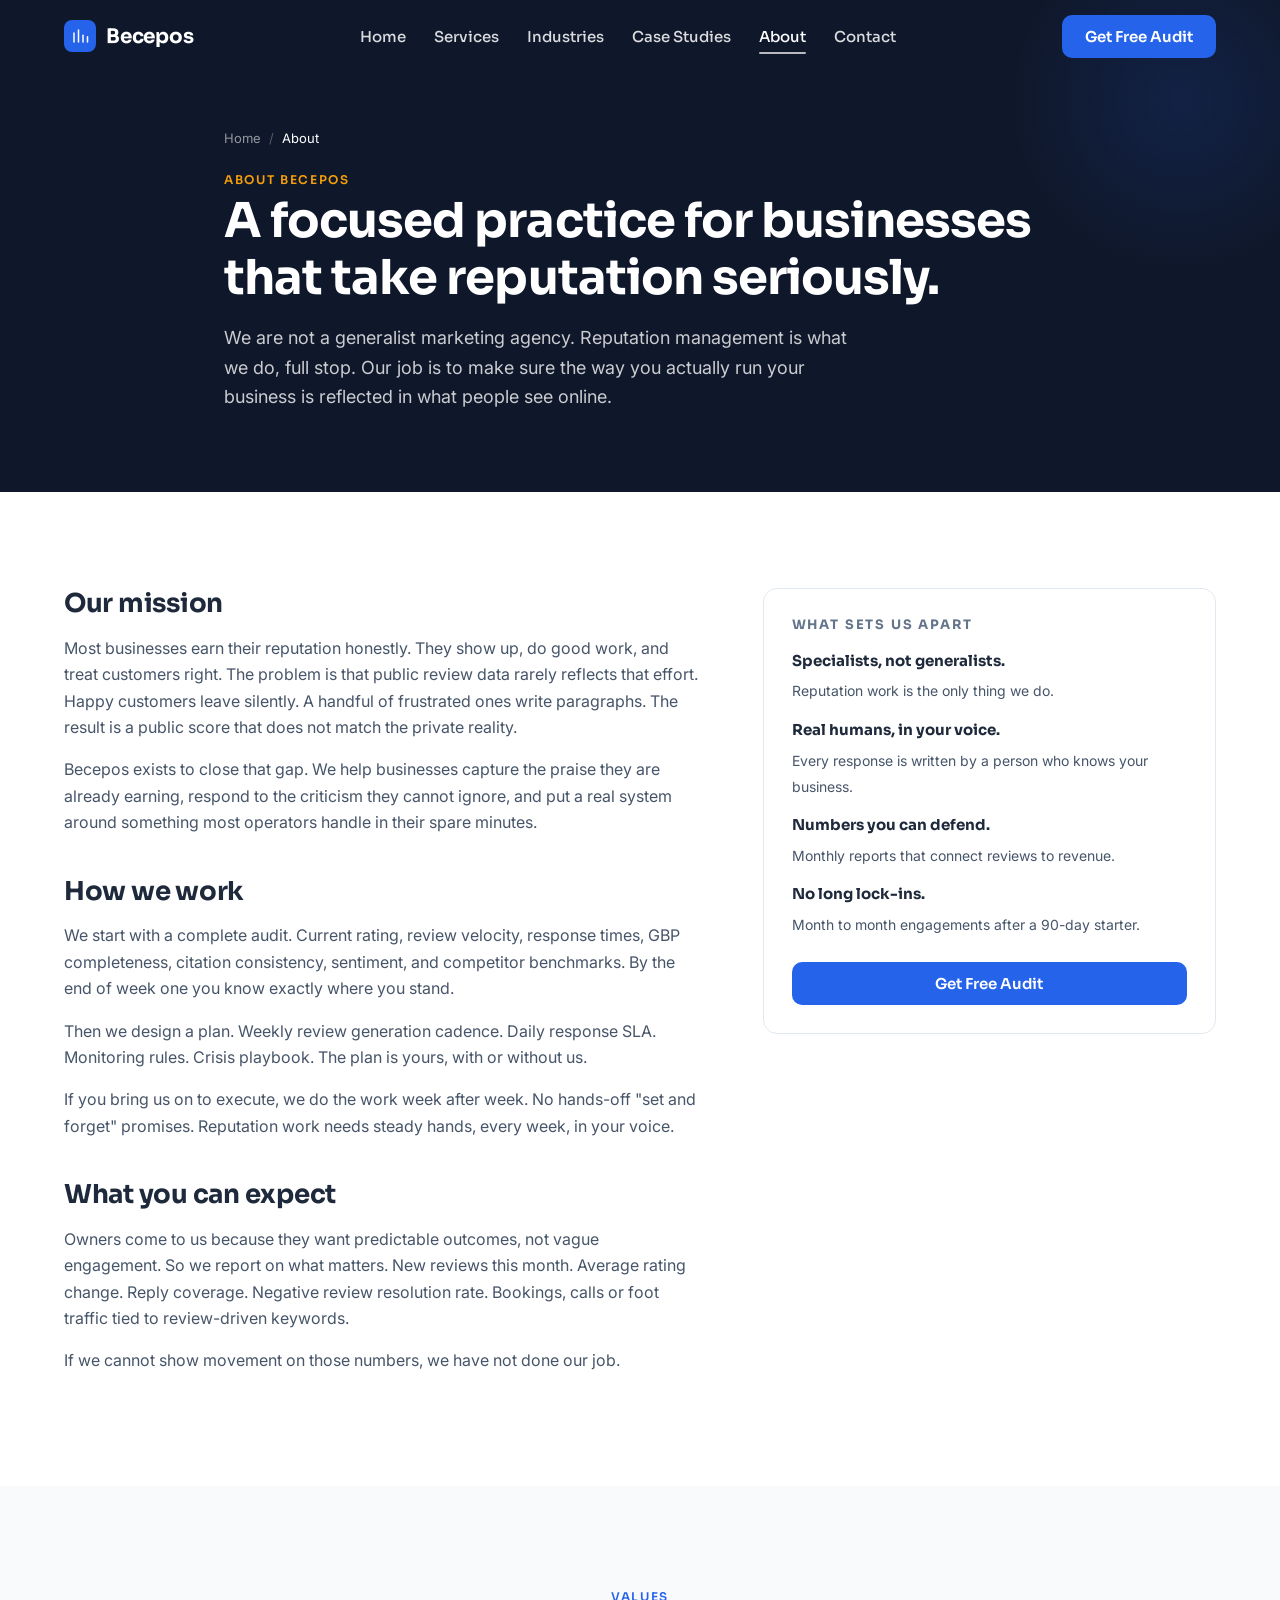
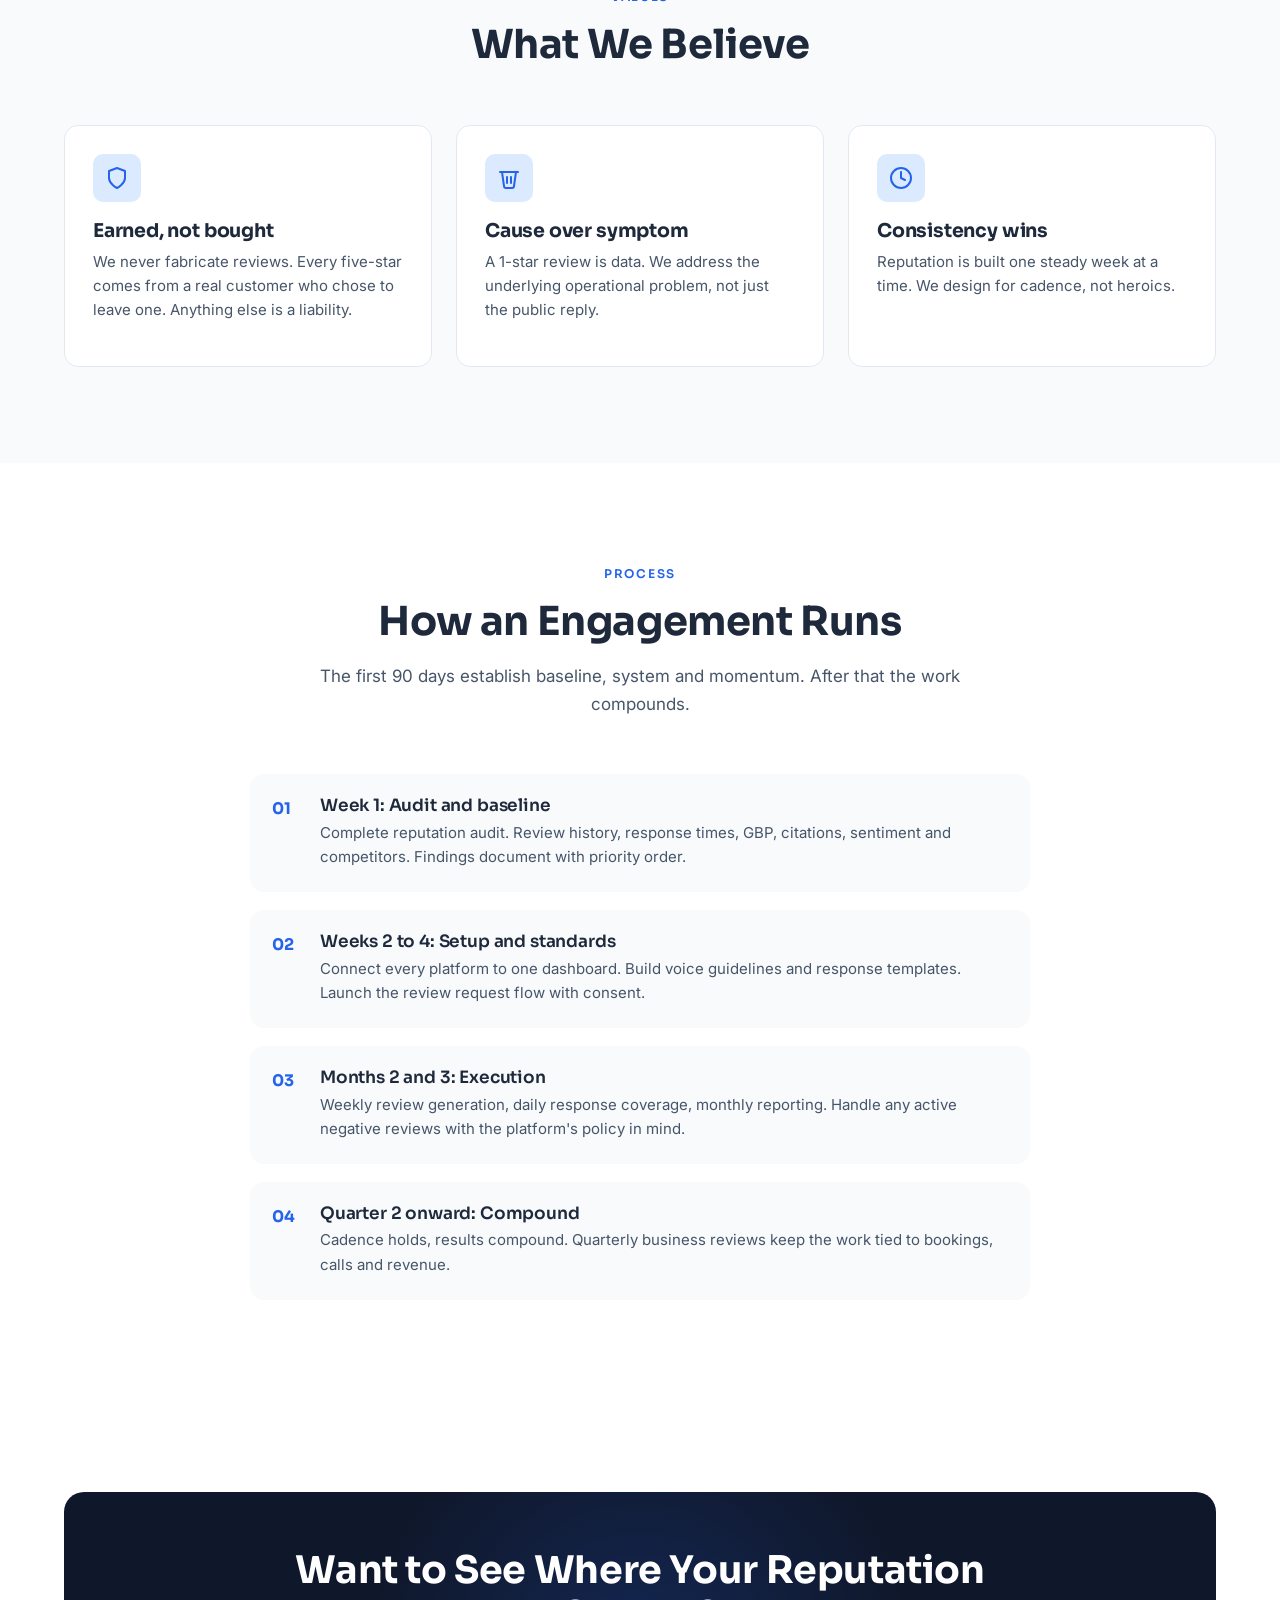
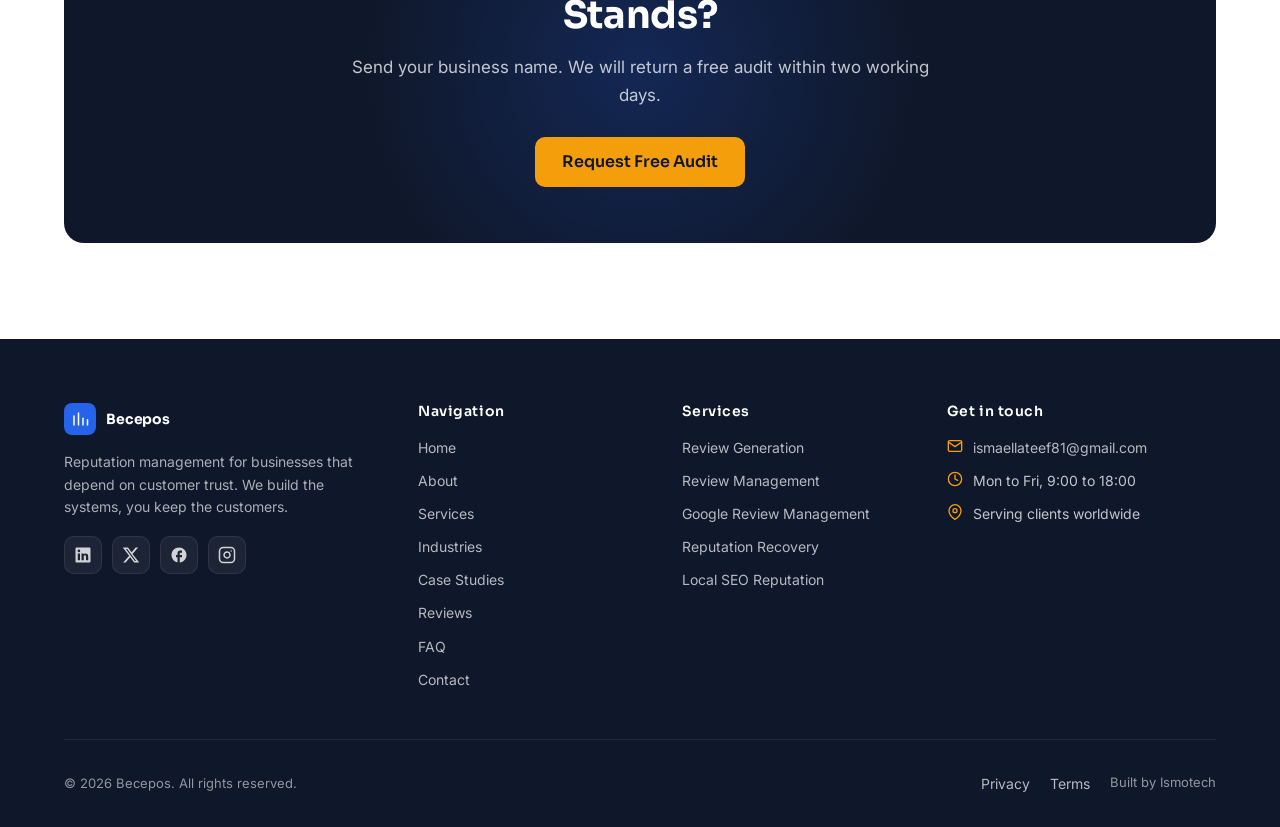
==== about.html @ 124cd107 "Initial Becepos site: 15-page reputation management marketing site Vanilla HTML, CSS and JS. Include" ====
<!DOCTYPE html>
<html lang="en">
<head>
  <meta charset="UTF-8" />
  <meta name="viewport" content="width=device-width, initial-scale=1" />
  <title>About | Becepos Reputation Management</title>
  <meta name="description" content="Becepos is a focused reputation management practice. We build review generation, monitoring and recovery systems that produce results owners can measure." />
  <meta name="theme-color" content="#0F172A" />
  <link rel="canonical" href="https://becepos.com/about.html" />
  <link rel="icon" type="image/svg+xml" href="/assets/favicon.svg" />
  <meta property="og:type" content="website" />
  <meta property="og:title" content="About | Becepos" />
  <meta property="og:description" content="A focused reputation management practice for businesses that depend on customer trust." />
  <meta property="og:url" content="https://becepos.com/about.html" />
  <link rel="preconnect" href="https://fonts.googleapis.com" />
  <link rel="preconnect" href="https://fonts.gstatic.com" crossorigin />
  <link href="https://fonts.googleapis.com/css2?family=Sora:wght@500;600;700&family=Inter:wght@400;500;600&display=swap" rel="stylesheet" />
  <link rel="stylesheet" href="/css/styles.css" />
</head>
<body>
  <a class="skip-link" href="#main">Skip to content</a>

  <header class="site-header">
    <div class="container">
      <nav class="nav" aria-label="Primary">
        <a class="nav-brand" href="/" aria-label="Becepos home">
          <span class="mark" aria-hidden="true">
            <svg viewBox="0 0 24 24" fill="none" stroke="currentColor" stroke-width="2" stroke-linecap="round" stroke-linejoin="round"><path d="M4 20V8"/><path d="M10 20V4"/><path d="M16 20v-9"/><path d="M22 20V13"/></svg>
          </span>
          Becepos
        </a>
        <ul class="nav-menu">
          <li><a href="/">Home</a></li>
          <li><a href="/services.html">Services</a></li>
          <li><a href="/industries.html">Industries</a></li>
          <li><a href="/case-studies.html">Case Studies</a></li>
          <li><a href="/about.html">About</a></li>
          <li><a href="/contact.html">Contact</a></li>
        </ul>
        <a href="/contact.html#audit" class="btn btn-primary nav-cta">Get Free Audit</a>
        <button class="nav-toggle" type="button" aria-label="Open menu" aria-controls="mobile-drawer" aria-expanded="false">
          <svg viewBox="0 0 24 24" fill="none" stroke="currentColor" stroke-width="2" stroke-linecap="round" stroke-linejoin="round" aria-hidden="true"><line x1="3" y1="6" x2="21" y2="6"/><line x1="3" y1="12" x2="21" y2="12"/><line x1="3" y1="18" x2="21" y2="18"/></svg>
        </button>
      </nav>
    </div>
  </header>

  <div id="mobile-drawer" class="mobile-drawer" aria-hidden="true" role="dialog" aria-modal="true" aria-label="Site menu">
    <div class="mobile-drawer__head">
      <a class="nav-brand" href="/"><span class="mark" aria-hidden="true"><svg viewBox="0 0 24 24" fill="none" stroke="currentColor" stroke-width="2" stroke-linecap="round" stroke-linejoin="round"><path d="M4 20V8"/><path d="M10 20V4"/><path d="M16 20v-9"/><path d="M22 20V13"/></svg></span>Becepos</a>
      <button class="mobile-drawer__close" type="button" aria-label="Close menu"><svg viewBox="0 0 24 24" fill="none" stroke="currentColor" stroke-width="2" stroke-linecap="round" stroke-linejoin="round" aria-hidden="true"><line x1="18" y1="6" x2="6" y2="18"/><line x1="6" y1="6" x2="18" y2="18"/></svg></button>
    </div>
    <ul>
      <li><a href="/">Home</a></li>
      <li><a href="/services.html">Services</a></li>
      <li><a href="/industries.html">Industries</a></li>
      <li><a href="/case-studies.html">Case Studies</a></li>
      <li><a href="/about.html">About</a></li>
      <li><a href="/reviews.html">Reviews</a></li>
      <li><a href="/faq.html">FAQ</a></li>
      <li><a href="/contact.html">Contact</a></li>
    </ul>
    <a href="/contact.html#audit" class="btn btn-primary">Get Free Audit</a>
  </div>

  <main id="main">

    <section class="page-hero">
      <div class="container">
        <div class="breadcrumbs">
          <a href="/">Home</a><span class="sep">/</span><span class="here">About</span>
        </div>
        <span class="eyebrow">About Becepos</span>
        <h1>A focused practice for businesses that take reputation seriously.</h1>
        <p>We are not a generalist marketing agency. Reputation management is what we do, full stop. Our job is to make sure the way you actually run your business is reflected in what people see online.</p>
      </div>
    </section>

    <section class="section">
      <div class="container">
        <div class="split">
          <div class="prose reveal">
            <h2>Our mission</h2>
            <p>Most businesses earn their reputation honestly. They show up, do good work, and treat customers right. The problem is that public review data rarely reflects that effort. Happy customers leave silently. A handful of frustrated ones write paragraphs. The result is a public score that does not match the private reality.</p>
            <p>Becepos exists to close that gap. We help businesses capture the praise they are already earning, respond to the criticism they cannot ignore, and put a real system around something most operators handle in their spare minutes.</p>

            <h2>How we work</h2>
            <p>We start with a complete audit. Current rating, review velocity, response times, GBP completeness, citation consistency, sentiment, and competitor benchmarks. By the end of week one you know exactly where you stand.</p>
            <p>Then we design a plan. Weekly review generation cadence. Daily response SLA. Monitoring rules. Crisis playbook. The plan is yours, with or without us.</p>
            <p>If you bring us on to execute, we do the work week after week. No hands-off "set and forget" promises. Reputation work needs steady hands, every week, in your voice.</p>

            <h2>What you can expect</h2>
            <p>Owners come to us because they want predictable outcomes, not vague engagement. So we report on what matters. New reviews this month. Average rating change. Reply coverage. Negative review resolution rate. Bookings, calls or foot traffic tied to review-driven keywords.</p>
            <p>If we cannot show movement on those numbers, we have not done our job.</p>
          </div>

          <aside class="aside-card reveal">
            <h4>What sets us apart</h4>
            <ul class="prose" style="padding:0;list-style:none;display:flex;flex-direction:column;gap:14px;margin:0;">
              <li style="padding-left:0;">
                <strong style="font-family:var(--font-heading);font-size:15px;display:block;margin-bottom:4px;color:var(--c-text);">Specialists, not generalists.</strong>
                <span style="color:var(--c-text-muted);font-size:14px;">Reputation work is the only thing we do.</span>
              </li>
              <li style="padding-left:0;">
                <strong style="font-family:var(--font-heading);font-size:15px;display:block;margin-bottom:4px;color:var(--c-text);">Real humans, in your voice.</strong>
                <span style="color:var(--c-text-muted);font-size:14px;">Every response is written by a person who knows your business.</span>
              </li>
              <li style="padding-left:0;">
                <strong style="font-family:var(--font-heading);font-size:15px;display:block;margin-bottom:4px;color:var(--c-text);">Numbers you can defend.</strong>
                <span style="color:var(--c-text-muted);font-size:14px;">Monthly reports that connect reviews to revenue.</span>
              </li>
              <li style="padding-left:0;">
                <strong style="font-family:var(--font-heading);font-size:15px;display:block;margin-bottom:4px;color:var(--c-text);">No long lock-ins.</strong>
                <span style="color:var(--c-text-muted);font-size:14px;">Month to month engagements after a 90-day starter.</span>
              </li>
            </ul>
            <a href="/contact.html#audit" class="btn btn-primary" style="width:100%;margin-top:24px;">Get Free Audit</a>
          </aside>
        </div>
      </div>
    </section>

    <section class="section section--bg">
      <div class="container">
        <div class="section-head reveal">
          <span class="eyebrow">Values</span>
          <h2>What We Believe</h2>
        </div>
        <div class="grid grid-3 reveal">
          <article class="card">
            <span class="card__icon" aria-hidden="true">
              <svg viewBox="0 0 24 24" fill="none" stroke="currentColor" stroke-width="2" stroke-linecap="round" stroke-linejoin="round"><path d="M12 22s8-4 8-10V5l-8-3-8 3v7c0 6 8 10 8 10z"/></svg>
            </span>
            <h3>Earned, not bought</h3>
            <p>We never fabricate reviews. Every five-star comes from a real customer who chose to leave one. Anything else is a liability.</p>
          </article>
          <article class="card">
            <span class="card__icon" aria-hidden="true">
              <svg viewBox="0 0 24 24" fill="none" stroke="currentColor" stroke-width="2" stroke-linecap="round" stroke-linejoin="round"><polyline points="3 6 5 6 21 6"/><path d="M19 6l-2 14a2 2 0 0 1-2 2H9a2 2 0 0 1-2-2L5 6"/><path d="M10 11v6"/><path d="M14 11v6"/></svg>
            </span>
            <h3>Cause over symptom</h3>
            <p>A 1-star review is data. We address the underlying operational problem, not just the public reply.</p>
          </article>
          <article class="card">
            <span class="card__icon" aria-hidden="true">
              <svg viewBox="0 0 24 24" fill="none" stroke="currentColor" stroke-width="2" stroke-linecap="round" stroke-linejoin="round"><circle cx="12" cy="12" r="10"/><polyline points="12 6 12 12 16 14"/></svg>
            </span>
            <h3>Consistency wins</h3>
            <p>Reputation is built one steady week at a time. We design for cadence, not heroics.</p>
          </article>
        </div>
      </div>
    </section>

    <section class="section">
      <div class="container">
        <div class="section-head reveal">
          <span class="eyebrow">Process</span>
          <h2>How an Engagement Runs</h2>
          <p>The first 90 days establish baseline, system and momentum. After that the work compounds.</p>
        </div>
        <ol class="process-list reveal" style="max-width:780px;margin:0 auto;">
          <li>
            <h4>Week 1: Audit and baseline</h4>
            <p>Complete reputation audit. Review history, response times, GBP, citations, sentiment and competitors. Findings document with priority order.</p>
          </li>
          <li>
            <h4>Weeks 2 to 4: Setup and standards</h4>
            <p>Connect every platform to one dashboard. Build voice guidelines and response templates. Launch the review request flow with consent.</p>
          </li>
          <li>
            <h4>Months 2 and 3: Execution</h4>
            <p>Weekly review generation, daily response coverage, monthly reporting. Handle any active negative reviews with the platform's policy in mind.</p>
          </li>
          <li>
            <h4>Quarter 2 onward: Compound</h4>
            <p>Cadence holds, results compound. Quarterly business reviews keep the work tied to bookings, calls and revenue.</p>
          </li>
        </ol>
      </div>
    </section>

    <section class="section">
      <div class="container">
        <div class="cta-band reveal">
          <h2>Want to See Where Your Reputation Stands?</h2>
          <p>Send your business name. We will return a free audit within two working days.</p>
          <a class="btn btn-gold btn-lg" href="/contact.html#audit">Request Free Audit</a>
        </div>
      </div>
    </section>

  </main>

  <footer class="site-footer">
    <div class="container">
      <div class="footer-grid">
        <div class="footer-brand">
          <a class="nav-brand" href="/"><span class="mark" aria-hidden="true"><svg viewBox="0 0 24 24" fill="none" stroke="currentColor" stroke-width="2" stroke-linecap="round" stroke-linejoin="round"><path d="M4 20V8"/><path d="M10 20V4"/><path d="M16 20v-9"/><path d="M22 20V13"/></svg></span>Becepos</a>
          <p>Reputation management for businesses that depend on customer trust. We build the systems, you keep the customers.</p>
          <div class="footer-social">
            <a href="#" aria-label="LinkedIn"><svg viewBox="0 0 24 24" fill="currentColor" aria-hidden="true"><path d="M20.5 2h-17A1.5 1.5 0 0 0 2 3.5v17A1.5 1.5 0 0 0 3.5 22h17a1.5 1.5 0 0 0 1.5-1.5v-17A1.5 1.5 0 0 0 20.5 2zM8 19H5v-9h3zM6.5 8.25A1.75 1.75 0 1 1 8.3 6.5a1.78 1.78 0 0 1-1.8 1.75zM19 19h-3v-4.74c0-1.42-.6-1.93-1.38-1.93A1.74 1.74 0 0 0 13 14.19a.65.65 0 0 0 0 .2V19h-3v-9h2.9v1.3a3.11 3.11 0 0 1 2.7-1.4c1.55 0 3.36.86 3.36 3.66z"/></svg></a>
            <a href="#" aria-label="X"><svg viewBox="0 0 24 24" fill="currentColor" aria-hidden="true"><path d="M18.244 2H21.5l-7.5 8.57L23 22h-6.797l-5.32-6.96L4.8 22H1.546l8.024-9.165L1 2h6.96l4.81 6.36zm-1.18 18h1.8L7.04 4H5.12z"/></svg></a>
            <a href="#" aria-label="Facebook"><svg viewBox="0 0 24 24" fill="currentColor" aria-hidden="true"><path d="M22 12c0-5.52-4.48-10-10-10S2 6.48 2 12c0 4.84 3.44 8.87 8 9.8V15H8v-3h2V9.5C10 7.57 11.57 6 13.5 6H16v3h-2c-.55 0-1 .45-1 1v2h3v3h-3v6.95c5.05-.5 9-4.76 9-9.95z"/></svg></a>
            <a href="#" aria-label="Instagram"><svg viewBox="0 0 24 24" fill="none" stroke="currentColor" stroke-width="2" stroke-linecap="round" stroke-linejoin="round" aria-hidden="true"><rect x="2" y="2" width="20" height="20" rx="5"/><path d="M16 11.37A4 4 0 1 1 12.63 8 4 4 0 0 1 16 11.37z"/><line x1="17.5" y1="6.5" x2="17.51" y2="6.5"/></svg></a>
          </div>
        </div>
        <div>
          <h4>Navigation</h4>
          <ul>
            <li><a href="/">Home</a></li>
            <li><a href="/about.html">About</a></li>
            <li><a href="/services.html">Services</a></li>
            <li><a href="/industries.html">Industries</a></li>
            <li><a href="/case-studies.html">Case Studies</a></li>
            <li><a href="/reviews.html">Reviews</a></li>
            <li><a href="/faq.html">FAQ</a></li>
            <li><a href="/contact.html">Contact</a></li>
          </ul>
        </div>
        <div>
          <h4>Services</h4>
          <ul>
            <li><a href="/services/review-generation.html">Review Generation</a></li>
            <li><a href="/services/review-management.html">Review Management</a></li>
            <li><a href="/services/google-review-management.html">Google Review Management</a></li>
            <li><a href="/services/reputation-recovery.html">Reputation Recovery</a></li>
            <li><a href="/services/local-seo-reputation.html">Local SEO Reputation</a></li>
          </ul>
        </div>
        <div>
          <h4>Get in touch</h4>
          <div class="footer-contact">
            <div class="row"><svg viewBox="0 0 24 24" fill="none" stroke="currentColor" stroke-width="2" stroke-linecap="round" stroke-linejoin="round" aria-hidden="true"><path d="M4 4h16c1.1 0 2 .9 2 2v12c0 1.1-.9 2-2 2H4c-1.1 0-2-.9-2-2V6c0-1.1.9-2 2-2z"/><polyline points="22 6 12 13 2 6"/></svg><a href="mailto:ismaellateef81@gmail.com">ismaellateef81@gmail.com</a></div>
            <div class="row"><svg viewBox="0 0 24 24" fill="none" stroke="currentColor" stroke-width="2" stroke-linecap="round" stroke-linejoin="round" aria-hidden="true"><circle cx="12" cy="12" r="10"/><polyline points="12 6 12 12 16 14"/></svg><span>Mon to Fri, 9:00 to 18:00</span></div>
            <div class="row"><svg viewBox="0 0 24 24" fill="none" stroke="currentColor" stroke-width="2" stroke-linecap="round" stroke-linejoin="round" aria-hidden="true"><path d="M21 10c0 7-9 13-9 13s-9-6-9-13a9 9 0 0 1 18 0z"/><circle cx="12" cy="10" r="3"/></svg><span>Serving clients worldwide</span></div>
          </div>
        </div>
      </div>
      <div class="footer-bottom">
        <div>© <span data-year>2026</span> Becepos. All rights reserved.</div>
        <div class="footer-bottom__links">
          <a href="/privacy.html">Privacy</a>
          <a href="/terms.html">Terms</a>
          <span>Built by Ismotech</span>
        </div>
      </div>
    </div>
  </footer>

  <script src="/js/main.js"></script>
</body>
</html>
---- css/styles.css ----
/* Becepos - reputation management
   Single stylesheet. Mobile-first.
*/

/* Design tokens
   ============================================================== */
:root {
  --c-navy: #0F172A;
  --c-navy-2: #111C36;
  --c-navy-3: #0B1226;
  --c-blue: #2563EB;
  --c-blue-hover: #1D4ED8;
  --c-blue-soft: #DBEAFE;
  --c-gold: #F59E0B;
  --c-gold-soft: #FEF3C7;
  --c-white: #FFFFFF;
  --c-bg: #F8FAFC;
  --c-text: #1E293B;
  --c-text-muted: #475569;
  --c-text-soft: #64748B;
  --c-border: #E2E8F0;
  --c-border-strong: #CBD5E1;
  --c-success: #10B981;
  --c-error: #EF4444;

  --font-heading: 'Sora', 'Manrope', system-ui, -apple-system, Segoe UI, Roboto, sans-serif;
  --font-body: 'Inter', system-ui, -apple-system, Segoe UI, Roboto, sans-serif;

  --radius-sm: 6px;
  --radius-md: 10px;
  --radius-lg: 14px;
  --radius-xl: 20px;
  --radius-pill: 999px;

  --shadow-xs: 0 1px 2px rgba(15, 23, 42, .05);
  --shadow-sm: 0 1px 3px rgba(15, 23, 42, .06), 0 1px 2px rgba(15, 23, 42, .04);
  --shadow-md: 0 6px 18px rgba(15, 23, 42, .08);
  --shadow-lg: 0 18px 40px rgba(15, 23, 42, .12);

  --container: 1200px;
  --section-y: 96px;
  --section-y-mobile: 64px;

  --header-h: 72px;

  --ease: cubic-bezier(.2, .6, .2, 1);
}

/* Reset
   ============================================================== */
*, *::before, *::after { box-sizing: border-box; }
html { -webkit-text-size-adjust: 100%; scroll-behavior: smooth; }
@media (prefers-reduced-motion: reduce) { html { scroll-behavior: auto; } }

body {
  margin: 0;
  font-family: var(--font-body);
  font-size: 16px;
  line-height: 1.65;
  color: var(--c-text);
  background: var(--c-white);
  -webkit-font-smoothing: antialiased;
  -moz-osx-font-smoothing: grayscale;
  text-rendering: optimizeLegibility;
}

img, svg { display: block; max-width: 100%; height: auto; }
a { color: var(--c-blue); text-decoration: none; transition: color .2s var(--ease); }
a:hover { color: var(--c-blue-hover); }
button { font: inherit; cursor: pointer; }
input, textarea, select { font: inherit; color: inherit; }

h1, h2, h3, h4, h5, h6 {
  font-family: var(--font-heading);
  color: var(--c-text);
  margin: 0 0 .6em;
  line-height: 1.2;
  letter-spacing: -.01em;
  font-weight: 700;
}

p { margin: 0 0 1em; }

::selection { background: var(--c-blue); color: #fff; }

/* Skip link
   ============================================================== */
.skip-link {
  position: absolute;
  left: 0;
  top: -100px;
  background: var(--c-blue);
  color: #fff;
  padding: 10px 16px;
  border-radius: 0 0 var(--radius-md) 0;
  z-index: 1000;
  font-weight: 600;
}
.skip-link:focus { top: 0; color: #fff; }

/* Layout primitives
   ============================================================== */
.container {
  width: 100%;
  max-width: var(--container);
  margin: 0 auto;
  padding: 0 24px;
}
.container-narrow {
  max-width: 880px;
  margin: 0 auto;
  padding: 0 24px;
}

.section {
  padding: var(--section-y-mobile) 0;
}
.section--lg { padding: calc(var(--section-y-mobile) + 16px) 0; }
.section--bg { background: var(--c-bg); }
.section--dark { background: var(--c-navy); color: rgba(255,255,255,.85); }
.section--dark h1, .section--dark h2, .section--dark h3 { color: #fff; }
@media (min-width: 768px) {
  .section { padding: var(--section-y) 0; }
  .section--lg { padding: calc(var(--section-y) + 24px) 0; }
}

.section-head {
  max-width: 720px;
  margin: 0 auto 56px;
  text-align: center;
}
.section-head--left {
  text-align: left;
  margin-left: 0;
}
.section-head .eyebrow {
  display: inline-block;
  font-family: var(--font-heading);
  font-size: 12px;
  font-weight: 600;
  letter-spacing: .14em;
  text-transform: uppercase;
  color: var(--c-blue);
  margin-bottom: 14px;
}
.section--dark .section-head .eyebrow { color: var(--c-gold); }
.section-head h2 {
  font-size: clamp(28px, 4vw, 40px);
  margin-bottom: 16px;
}
.section-head p {
  color: var(--c-text-muted);
  font-size: 17px;
  margin: 0;
}
.section--dark .section-head p { color: rgba(255,255,255,.7); }

.grid { display: grid; gap: 24px; }
.grid-2 { grid-template-columns: 1fr; }
.grid-3 { grid-template-columns: 1fr; }
.grid-4 { grid-template-columns: 1fr; }
@media (min-width: 640px) {
  .grid-2 { grid-template-columns: repeat(2, 1fr); }
  .grid-3 { grid-template-columns: repeat(2, 1fr); }
  .grid-4 { grid-template-columns: repeat(2, 1fr); }
}
@media (min-width: 960px) {
  .grid-3 { grid-template-columns: repeat(3, 1fr); }
  .grid-4 { grid-template-columns: repeat(4, 1fr); }
}

/* Typography helpers
   ============================================================== */
.eyebrow {
  display: inline-block;
  font-family: var(--font-heading);
  font-size: 12px;
  font-weight: 600;
  letter-spacing: .14em;
  text-transform: uppercase;
  color: var(--c-blue);
}
.lede {
  font-size: 18px;
  color: var(--c-text-muted);
  line-height: 1.7;
}

/* Buttons
   ============================================================== */
.btn {
  display: inline-flex;
  align-items: center;
  justify-content: center;
  gap: 8px;
  padding: 13px 22px;
  border-radius: var(--radius-md);
  font-family: var(--font-heading);
  font-weight: 600;
  font-size: 15px;
  line-height: 1;
  text-decoration: none;
  border: 1px solid transparent;
  transition: transform .15s var(--ease), background .15s var(--ease), color .15s var(--ease), border-color .15s var(--ease), box-shadow .2s var(--ease);
  white-space: nowrap;
  cursor: pointer;
}
.btn:focus-visible {
  outline: 2px solid var(--c-blue);
  outline-offset: 2px;
}
.btn-primary {
  background: var(--c-blue);
  color: #fff;
}
.btn-primary:hover {
  background: var(--c-blue-hover);
  color: #fff;
  box-shadow: var(--shadow-md);
}
.btn-secondary {
  background: transparent;
  color: var(--c-text);
  border-color: var(--c-border-strong);
}
.btn-secondary:hover {
  background: var(--c-white);
  border-color: var(--c-text);
  color: var(--c-text);
  box-shadow: var(--shadow-sm);
}
.section--dark .btn-secondary,
.hero .btn-secondary,
.page-hero .btn-secondary,
.cta-band .btn-secondary {
  color: #fff;
  border-color: rgba(255,255,255,.25);
}
.section--dark .btn-secondary:hover,
.hero .btn-secondary:hover,
.page-hero .btn-secondary:hover,
.cta-band .btn-secondary:hover {
  background: rgba(255,255,255,.06);
  border-color: rgba(255,255,255,.5);
  color: #fff;
}
.btn-gold {
  background: var(--c-gold);
  color: var(--c-navy);
}
.btn-gold:hover {
  background: #D97706;
  color: var(--c-navy);
}
.btn-ghost {
  background: transparent;
  color: var(--c-blue);
  padding: 8px 0;
}
.btn-ghost:hover { color: var(--c-blue-hover); }
.btn-lg { padding: 16px 26px; font-size: 16px; }
.btn .icon { width: 18px; height: 18px; }

/* Link with arrow
   ============================================================== */
.arrow-link {
  display: inline-flex;
  align-items: center;
  gap: 6px;
  font-family: var(--font-heading);
  font-weight: 600;
  font-size: 14px;
  color: var(--c-blue);
}
.arrow-link svg {
  width: 14px;
  height: 14px;
  transition: transform .2s var(--ease);
}
.arrow-link:hover svg { transform: translateX(3px); }

/* Header / nav
   ============================================================== */
.site-header {
  position: fixed;
  top: 0;
  left: 0;
  right: 0;
  z-index: 100;
  background: transparent;
  transition: background .25s var(--ease), border-color .25s var(--ease), box-shadow .25s var(--ease);
  border-bottom: 1px solid transparent;
}
.site-header.is-scrolled,
.site-header.is-solid {
  background: rgba(255,255,255,.92);
  backdrop-filter: saturate(1.2) blur(8px);
  -webkit-backdrop-filter: saturate(1.2) blur(8px);
  border-bottom-color: var(--c-border);
  box-shadow: var(--shadow-xs);
}
.nav {
  display: flex;
  align-items: center;
  justify-content: space-between;
  height: var(--header-h);
  gap: 24px;
}
.nav-brand {
  display: inline-flex;
  align-items: center;
  gap: 10px;
  font-family: var(--font-heading);
  font-weight: 700;
  font-size: 20px;
  color: var(--c-white);
  letter-spacing: -.01em;
}
.site-header.is-scrolled .nav-brand,
.site-header.is-solid .nav-brand { color: var(--c-navy); }
.nav-brand .mark {
  width: 32px;
  height: 32px;
  display: inline-flex;
  align-items: center;
  justify-content: center;
  border-radius: 8px;
  background: var(--c-blue);
  color: #fff;
}
.nav-brand .mark svg { width: 18px; height: 18px; }

.nav-menu {
  display: none;
  align-items: center;
  gap: 28px;
  list-style: none;
  padding: 0;
  margin: 0;
}
.nav-menu a {
  font-family: var(--font-heading);
  font-weight: 500;
  font-size: 15px;
  color: rgba(255,255,255,.85);
  padding: 8px 0;
  position: relative;
}
.nav-menu a:hover { color: #fff; }
.site-header.is-scrolled .nav-menu a,
.site-header.is-solid .nav-menu a { color: var(--c-text-muted); }
.site-header.is-scrolled .nav-menu a:hover,
.site-header.is-solid .nav-menu a:hover { color: var(--c-text); }
.nav-menu a.is-active { color: #fff; }
.site-header.is-scrolled .nav-menu a.is-active,
.site-header.is-solid .nav-menu a.is-active { color: var(--c-blue); }
.nav-menu a.is-active::after {
  content: "";
  position: absolute;
  bottom: 0;
  left: 0;
  right: 0;
  height: 2px;
  background: currentColor;
  border-radius: 2px;
  opacity: .7;
}
.nav-cta { display: none; }

.nav-toggle {
  display: inline-flex;
  align-items: center;
  justify-content: center;
  width: 44px;
  height: 44px;
  background: transparent;
  border: 1px solid rgba(255,255,255,.18);
  border-radius: var(--radius-md);
  color: #fff;
}
.site-header.is-scrolled .nav-toggle,
.site-header.is-solid .nav-toggle {
  color: var(--c-text);
  border-color: var(--c-border);
}
.nav-toggle svg { width: 22px; height: 22px; }

@media (min-width: 960px) {
  .nav-menu { display: flex; }
  .nav-cta { display: inline-flex; }
  .nav-toggle { display: none; }
}

/* Mobile drawer
   ============================================================== */
.mobile-drawer {
  position: fixed;
  inset: 0;
  background: var(--c-navy);
  z-index: 200;
  transform: translateX(100%);
  transition: transform .3s var(--ease);
  display: flex;
  flex-direction: column;
  padding: 24px;
}
.mobile-drawer.is-open { transform: translateX(0); }
.mobile-drawer__head {
  display: flex;
  justify-content: space-between;
  align-items: center;
  height: var(--header-h);
}
.mobile-drawer__close {
  width: 44px;
  height: 44px;
  background: transparent;
  border: 1px solid rgba(255,255,255,.18);
  border-radius: var(--radius-md);
  color: #fff;
  display: inline-flex;
  align-items: center;
  justify-content: center;
}
.mobile-drawer__close svg { width: 22px; height: 22px; }
.mobile-drawer ul {
  list-style: none;
  padding: 0;
  margin: 24px 0 0;
  display: flex;
  flex-direction: column;
  gap: 4px;
}
.mobile-drawer a {
  display: block;
  padding: 14px 8px;
  font-family: var(--font-heading);
  font-size: 18px;
  font-weight: 500;
  color: #fff;
  border-bottom: 1px solid rgba(255,255,255,.08);
}
.mobile-drawer .btn {
  margin-top: 24px;
  width: 100%;
}

body.no-scroll { overflow: hidden; }

/* Hero
   ============================================================== */
.hero {
  position: relative;
  background: var(--c-navy);
  color: #fff;
  overflow: hidden;
  padding-top: calc(var(--header-h) + 32px);
  padding-bottom: var(--section-y-mobile);
}
.hero::before {
  content: "";
  position: absolute;
  top: -200px;
  right: -200px;
  width: 600px;
  height: 600px;
  background: radial-gradient(closest-side, rgba(37, 99, 235, .18), transparent 70%);
  pointer-events: none;
}
.hero::after {
  content: "";
  position: absolute;
  bottom: -300px;
  left: -200px;
  width: 600px;
  height: 600px;
  background: radial-gradient(closest-side, rgba(245, 158, 11, .07), transparent 70%);
  pointer-events: none;
}
.hero .container {
  position: relative;
  z-index: 1;
  display: grid;
  gap: 48px;
  grid-template-columns: 1fr;
  align-items: center;
}
.hero-eyebrow {
  display: inline-flex;
  align-items: center;
  gap: 10px;
  padding: 6px 12px;
  border-radius: var(--radius-pill);
  background: rgba(255,255,255,.06);
  border: 1px solid rgba(255,255,255,.12);
  font-family: var(--font-heading);
  font-size: 12px;
  font-weight: 500;
  letter-spacing: .08em;
  text-transform: uppercase;
  color: rgba(255,255,255,.85);
  margin-bottom: 24px;
}
.hero-eyebrow .dot {
  width: 6px;
  height: 6px;
  border-radius: 999px;
  background: var(--c-gold);
}
.hero h1 {
  color: #fff;
  font-size: clamp(34px, 6vw, 58px);
  line-height: 1.05;
  letter-spacing: -.02em;
  margin-bottom: 20px;
}
.hero h1 .accent { color: var(--c-gold); }
.hero p.lede {
  color: rgba(255,255,255,.78);
  font-size: clamp(16px, 1.6vw, 19px);
  max-width: 540px;
  margin-bottom: 32px;
}
.hero-actions {
  display: flex;
  flex-wrap: wrap;
  gap: 12px;
  margin-bottom: 36px;
}
.hero-proof {
  display: flex;
  flex-wrap: wrap;
  align-items: center;
  gap: 18px;
  color: rgba(255,255,255,.7);
  font-size: 14px;
}
.hero-proof .stars {
  display: inline-flex;
  gap: 2px;
  color: var(--c-gold);
}
.hero-proof .stars svg { width: 16px; height: 16px; }
.hero-proof .divider {
  width: 1px;
  height: 16px;
  background: rgba(255,255,255,.18);
}
@media (min-width: 960px) {
  .hero {
    padding-top: calc(var(--header-h) + 64px);
    padding-bottom: 120px;
  }
  .hero .container {
    grid-template-columns: 1.05fr 1fr;
    gap: 64px;
  }
}

/* Hero dashboard mockup
   ============================================================== */
.dashboard {
  position: relative;
  background: #fff;
  border-radius: var(--radius-xl);
  box-shadow: var(--shadow-lg);
  padding: 22px;
  color: var(--c-text);
  overflow: hidden;
  isolation: isolate;
}
.dashboard::before {
  content: "";
  position: absolute;
  top: 0;
  left: 0;
  right: 0;
  height: 3px;
  background: var(--c-gold);
  z-index: 2;
}
.dashboard__head {
  display: flex;
  justify-content: space-between;
  align-items: center;
  margin-bottom: 18px;
}
.dashboard__title {
  font-family: var(--font-heading);
  font-weight: 600;
  font-size: 14px;
  color: var(--c-text-muted);
}
.dashboard__chip {
  display: inline-flex;
  align-items: center;
  gap: 6px;
  padding: 4px 10px;
  background: var(--c-bg);
  border-radius: var(--radius-pill);
  font-size: 11px;
  font-family: var(--font-heading);
  font-weight: 600;
  color: var(--c-text-muted);
}
.dashboard__chip .dot {
  width: 6px;
  height: 6px;
  border-radius: 999px;
  background: var(--c-success);
}

.metric-row {
  display: grid;
  grid-template-columns: repeat(3, 1fr);
  gap: 10px;
  margin-bottom: 18px;
}
.metric {
  background: var(--c-bg);
  border-radius: var(--radius-md);
  padding: 12px;
}
.metric__label {
  font-size: 11px;
  font-family: var(--font-heading);
  font-weight: 500;
  color: var(--c-text-soft);
  text-transform: uppercase;
  letter-spacing: .08em;
  margin-bottom: 4px;
}
.metric__value {
  font-family: var(--font-heading);
  font-weight: 700;
  font-size: 18px;
  color: var(--c-navy);
  letter-spacing: -.01em;
}
.metric__delta {
  font-size: 11px;
  font-weight: 600;
  color: var(--c-success);
  margin-top: 2px;
}

.chart {
  background: var(--c-bg);
  border-radius: var(--radius-md);
  padding: 14px;
  margin-bottom: 18px;
}
.chart__head {
  display: flex;
  justify-content: space-between;
  align-items: flex-end;
  margin-bottom: 10px;
}
.chart__title {
  font-family: var(--font-heading);
  font-size: 13px;
  font-weight: 600;
  color: var(--c-text);
}
.chart__sub {
  font-size: 11px;
  color: var(--c-text-soft);
}
.chart__svg { width: 100%; height: 100px; }
.chart-line { fill: none; stroke: var(--c-blue); stroke-width: 2.5; stroke-linecap: round; stroke-linejoin: round; }
.chart-fill { fill: var(--c-blue); opacity: .08; }
.chart-grid { stroke: var(--c-border); stroke-width: 1; stroke-dasharray: 3 3; }

.review-list {
  display: flex;
  flex-direction: column;
  gap: 10px;
}
.review-item {
  display: flex;
  gap: 12px;
  align-items: flex-start;
  padding: 12px;
  background: var(--c-bg);
  border-radius: var(--radius-md);
}
.avatar {
  width: 32px;
  height: 32px;
  border-radius: 999px;
  display: inline-flex;
  align-items: center;
  justify-content: center;
  color: #fff;
  font-family: var(--font-heading);
  font-weight: 600;
  font-size: 12px;
  flex-shrink: 0;
}
.avatar-a { background: #2563EB; }
.avatar-b { background: #0F766E; }
.avatar-c { background: #B45309; }
.review-item__body { min-width: 0; }
.review-item__name {
  font-family: var(--font-heading);
  font-weight: 600;
  font-size: 12px;
  color: var(--c-text);
  margin-bottom: 2px;
}
.review-item__name .badge {
  display: inline-block;
  margin-left: 6px;
  font-size: 10px;
  padding: 1px 6px;
  background: var(--c-blue-soft);
  color: var(--c-blue);
  border-radius: 999px;
  font-weight: 600;
  letter-spacing: .04em;
  text-transform: uppercase;
}
.review-item__stars {
  display: inline-flex;
  gap: 1px;
  color: var(--c-gold);
}
.review-item__stars svg { width: 11px; height: 11px; }
.review-item__text {
  font-size: 12px;
  color: var(--c-text-muted);
  line-height: 1.45;
  margin: 4px 0 0;
}

/* Trust statistics strip
   ============================================================== */
.stats {
  display: grid;
  grid-template-columns: repeat(2, 1fr);
  gap: 16px;
}
@media (min-width: 768px) { .stats { grid-template-columns: repeat(4, 1fr); } }
.stat {
  padding: 28px 24px;
  background: var(--c-white);
  border: 1px solid var(--c-border);
  border-radius: var(--radius-lg);
}
.stat__value {
  font-family: var(--font-heading);
  font-size: clamp(28px, 3vw, 36px);
  font-weight: 700;
  color: var(--c-navy);
  letter-spacing: -.02em;
  line-height: 1.1;
  margin-bottom: 8px;
}
.stat__value .unit {
  font-size: .7em;
  color: var(--c-blue);
  margin-left: 2px;
}
.stat__label {
  font-size: 14px;
  color: var(--c-text-muted);
  font-weight: 500;
}

/* Platforms strip
   ============================================================== */
.platforms {
  display: flex;
  flex-direction: column;
  align-items: center;
  gap: 24px;
}
.platforms__label {
  font-family: var(--font-heading);
  font-size: 12px;
  letter-spacing: .14em;
  text-transform: uppercase;
  color: var(--c-text-soft);
  font-weight: 600;
}
.platform-row {
  display: flex;
  flex-wrap: wrap;
  align-items: center;
  justify-content: center;
  gap: 40px;
  color: var(--c-text-soft);
}
.platform-row .platform {
  display: inline-flex;
  align-items: center;
  gap: 8px;
  font-family: var(--font-heading);
  font-weight: 600;
  font-size: 18px;
  color: var(--c-text-muted);
  opacity: .8;
  transition: opacity .2s var(--ease);
}
.platform-row .platform:hover { opacity: 1; }
.platform-row .platform svg {
  width: 22px;
  height: 22px;
  color: var(--c-text-soft);
}

/* Cards
   ============================================================== */
.card {
  background: #fff;
  border: 1px solid var(--c-border);
  border-radius: var(--radius-lg);
  padding: 28px;
  transition: transform .2s var(--ease), box-shadow .2s var(--ease), border-color .2s var(--ease);
  display: flex;
  flex-direction: column;
}
.card:hover {
  transform: translateY(-2px);
  box-shadow: var(--shadow-md);
  border-color: var(--c-border-strong);
}
.card__icon {
  width: 48px;
  height: 48px;
  border-radius: var(--radius-md);
  background: var(--c-blue-soft);
  color: var(--c-blue);
  display: inline-flex;
  align-items: center;
  justify-content: center;
  margin-bottom: 18px;
}
.card__icon svg { width: 24px; height: 24px; }
.card__icon--gold { background: var(--c-gold-soft); color: #B45309; }
.card h3 {
  font-size: 19px;
  margin-bottom: 8px;
}
.card p {
  color: var(--c-text-muted);
  font-size: 15px;
  margin-bottom: 16px;
  line-height: 1.6;
}
.card .arrow-link { margin-top: auto; }

.card-problem .card__icon {
  background: #FEE2E2;
  color: #B91C1C;
}

/* Service cards (slightly denser)
   ============================================================== */
.service-card {
  position: relative;
}
.service-card h3 { font-size: 18px; }

/* Case study cards
   ============================================================== */
.case-card {
  padding: 0;
  overflow: hidden;
}
.case-card__visual {
  background: var(--c-navy);
  padding: 24px;
  color: #fff;
}
.case-card__sparkline { width: 100%; height: 70px; }
.case-card__sparkline path { fill: none; stroke: var(--c-gold); stroke-width: 2.5; stroke-linecap: round; }
.case-card__sparkline .grid { stroke: rgba(255,255,255,.08); stroke-width: 1; }
.case-card__metrics {
  display: flex;
  align-items: baseline;
  gap: 14px;
  margin-top: 14px;
}
.case-card__before, .case-card__after {
  font-family: var(--font-heading);
  font-weight: 700;
  letter-spacing: -.01em;
}
.case-card__before {
  color: rgba(255,255,255,.5);
  font-size: 18px;
  text-decoration: line-through;
}
.case-card__after {
  color: var(--c-gold);
  font-size: 28px;
}
.case-card__arrow svg { width: 20px; height: 20px; color: var(--c-gold); }
.case-card__body { padding: 24px; }
.case-card .tag {
  display: inline-block;
  font-family: var(--font-heading);
  font-size: 11px;
  font-weight: 600;
  letter-spacing: .08em;
  text-transform: uppercase;
  color: var(--c-blue);
  margin-bottom: 8px;
}
.case-card h3 { font-size: 18px; margin-bottom: 8px; }
.case-card p { margin: 0; font-size: 14px; color: var(--c-text-muted); }

/* Steps (How it works)
   ============================================================== */
.steps {
  display: grid;
  grid-template-columns: 1fr;
  gap: 24px;
  counter-reset: step;
}
@media (min-width: 768px) { .steps { grid-template-columns: repeat(3, 1fr); } }
.step {
  position: relative;
  padding: 32px 28px;
  background: #fff;
  border: 1px solid var(--c-border);
  border-radius: var(--radius-lg);
}
.step::before {
  counter-increment: step;
  content: "0" counter(step);
  position: absolute;
  top: 24px;
  right: 28px;
  font-family: var(--font-heading);
  font-size: 40px;
  font-weight: 700;
  color: var(--c-blue);
  opacity: .14;
  line-height: 1;
}
.step__icon {
  width: 40px;
  height: 40px;
  border-radius: var(--radius-md);
  background: var(--c-navy);
  color: #fff;
  display: inline-flex;
  align-items: center;
  justify-content: center;
  margin-bottom: 18px;
}
.step__icon svg { width: 20px; height: 20px; }
.step h3 { font-size: 19px; margin-bottom: 8px; }
.step p { margin: 0; color: var(--c-text-muted); font-size: 15px; }

/* Testimonials
   ============================================================== */
.testimonial {
  background: #fff;
  border: 1px solid var(--c-border);
  border-radius: var(--radius-lg);
  padding: 32px 28px;
  display: flex;
  flex-direction: column;
  gap: 20px;
}
.testimonial__stars {
  display: inline-flex;
  gap: 2px;
  color: var(--c-gold);
}
.testimonial__stars svg { width: 16px; height: 16px; }
.testimonial__quote {
  font-family: var(--font-body);
  font-size: 17px;
  line-height: 1.65;
  color: var(--c-text);
  margin: 0;
  flex: 1;
}
.testimonial__attr {
  display: flex;
  align-items: center;
  gap: 12px;
  padding-top: 18px;
  border-top: 1px solid var(--c-border);
}
.testimonial__attr .avatar {
  width: 40px;
  height: 40px;
  font-size: 14px;
}
.testimonial__name {
  font-family: var(--font-heading);
  font-weight: 600;
  font-size: 14px;
  color: var(--c-text);
}
.testimonial__role {
  font-size: 13px;
  color: var(--c-text-soft);
}

/* CTA band
   ============================================================== */
.cta-band {
  background: var(--c-navy);
  color: #fff;
  border-radius: var(--radius-xl);
  padding: 56px 40px;
  text-align: center;
  position: relative;
  overflow: hidden;
}
.cta-band::before {
  content: "";
  position: absolute;
  top: 50%;
  left: 50%;
  width: 800px;
  height: 800px;
  transform: translate(-50%, -50%);
  background: radial-gradient(closest-side, rgba(37, 99, 235, .22), transparent 70%);
  pointer-events: none;
}
.cta-band > * { position: relative; z-index: 1; }
.cta-band h2 {
  color: #fff;
  font-size: clamp(26px, 3.5vw, 38px);
  max-width: 720px;
  margin: 0 auto 14px;
}
.cta-band p {
  color: rgba(255,255,255,.75);
  font-size: 17px;
  max-width: 600px;
  margin: 0 auto 28px;
}

/* Footer
   ============================================================== */
.site-footer {
  background: var(--c-navy);
  color: rgba(255,255,255,.7);
  padding: 64px 0 32px;
  font-size: 14px;
}
.site-footer h4 {
  font-family: var(--font-heading);
  color: #fff;
  font-size: 14px;
  font-weight: 600;
  letter-spacing: .04em;
  margin-bottom: 16px;
}
.site-footer a {
  color: rgba(255,255,255,.7);
  font-size: 14px;
  transition: color .15s var(--ease);
}
.site-footer a:hover { color: #fff; }
.site-footer ul {
  list-style: none;
  padding: 0;
  margin: 0;
  display: flex;
  flex-direction: column;
  gap: 10px;
}
.footer-grid {
  display: grid;
  grid-template-columns: 1fr;
  gap: 40px;
  padding-bottom: 48px;
  border-bottom: 1px solid rgba(255,255,255,.08);
}
@media (min-width: 640px) { .footer-grid { grid-template-columns: repeat(2, 1fr); } }
@media (min-width: 960px) { .footer-grid { grid-template-columns: 1.4fr 1fr 1fr 1.2fr; } }
.footer-brand p {
  margin: 16px 0;
  color: rgba(255,255,255,.65);
  max-width: 320px;
  line-height: 1.6;
}
.footer-brand .nav-brand { color: #fff; }
.footer-social {
  display: flex;
  gap: 10px;
  margin-top: 18px;
}
.footer-social a {
  width: 38px;
  height: 38px;
  border-radius: var(--radius-md);
  background: rgba(255,255,255,.06);
  border: 1px solid rgba(255,255,255,.08);
  display: inline-flex;
  align-items: center;
  justify-content: center;
  color: rgba(255,255,255,.8);
}
.footer-social a:hover { background: rgba(255,255,255,.1); color: #fff; }
.footer-social svg { width: 18px; height: 18px; }
.footer-contact {
  display: flex;
  flex-direction: column;
  gap: 10px;
}
.footer-contact .row {
  display: flex;
  align-items: flex-start;
  gap: 10px;
  color: rgba(255,255,255,.75);
}
.footer-contact svg {
  width: 16px;
  height: 16px;
  flex-shrink: 0;
  margin-top: 2px;
  color: var(--c-gold);
}
.footer-bottom {
  display: flex;
  flex-direction: column;
  gap: 12px;
  align-items: flex-start;
  padding-top: 32px;
  color: rgba(255,255,255,.55);
  font-size: 13px;
}
.footer-bottom__links {
  display: flex;
  gap: 20px;
}
@media (min-width: 768px) {
  .footer-bottom {
    flex-direction: row;
    justify-content: space-between;
    align-items: center;
  }
}

/* Inner page hero
   ============================================================== */
.page-hero {
  background: var(--c-navy);
  color: #fff;
  padding: calc(var(--header-h) + 56px) 0 80px;
  position: relative;
  overflow: hidden;
}
.page-hero::before {
  content: "";
  position: absolute;
  top: -150px;
  right: -150px;
  width: 500px;
  height: 500px;
  background: radial-gradient(closest-side, rgba(37, 99, 235, .14), transparent 70%);
  pointer-events: none;
}
.page-hero .container { position: relative; z-index: 1; max-width: 880px; }
.page-hero .eyebrow { color: var(--c-gold); }
.page-hero h1 {
  color: #fff;
  font-size: clamp(32px, 4.5vw, 48px);
  margin-bottom: 16px;
  letter-spacing: -.02em;
}
.page-hero p {
  color: rgba(255,255,255,.78);
  font-size: 18px;
  max-width: 640px;
  margin: 0;
}
.breadcrumbs {
  display: flex;
  gap: 8px;
  align-items: center;
  font-size: 13px;
  color: rgba(255,255,255,.55);
  margin-bottom: 16px;
}
.breadcrumbs a { color: rgba(255,255,255,.55); }
.breadcrumbs a:hover { color: rgba(255,255,255,.85); }
.breadcrumbs .sep { color: rgba(255,255,255,.3); }
.breadcrumbs .here { color: #fff; }

/* Service detail layout
   ============================================================== */
.split {
  display: grid;
  grid-template-columns: 1fr;
  gap: 48px;
  align-items: start;
}
@media (min-width: 960px) {
  .split { grid-template-columns: 1.4fr 1fr; gap: 64px; }
  .split--aside-left { grid-template-columns: 1fr 1.4fr; }
}
.prose h2 { font-size: 26px; margin-top: 40px; }
.prose h2:first-child { margin-top: 0; }
.prose h3 { font-size: 19px; margin-top: 32px; }
.prose p { color: var(--c-text-muted); }
.prose ul {
  padding: 0;
  list-style: none;
  display: flex;
  flex-direction: column;
  gap: 12px;
}
.prose ul li {
  position: relative;
  padding-left: 30px;
  color: var(--c-text-muted);
}
.prose ul li::before {
  content: "";
  position: absolute;
  left: 0;
  top: 6px;
  width: 18px;
  height: 18px;
  border-radius: 999px;
  background: var(--c-blue-soft);
  background-image: url("data:image/svg+xml;utf8,<svg xmlns='http://www.w3.org/2000/svg' viewBox='0 0 24 24' fill='none' stroke='%232563EB' stroke-width='3' stroke-linecap='round' stroke-linejoin='round'><polyline points='20 6 9 17 4 12'/></svg>");
  background-size: 12px 12px;
  background-position: center;
  background-repeat: no-repeat;
}

.aside-card {
  background: #fff;
  border: 1px solid var(--c-border);
  border-radius: var(--radius-lg);
  padding: 28px;
  position: sticky;
  top: 100px;
}
.aside-card h4 {
  font-family: var(--font-heading);
  font-size: 13px;
  letter-spacing: .14em;
  text-transform: uppercase;
  color: var(--c-text-soft);
  margin-bottom: 16px;
}
.outcome-grid {
  display: grid;
  grid-template-columns: 1fr 1fr;
  gap: 14px;
  margin-bottom: 24px;
}
.outcome {
  padding: 14px;
  background: var(--c-bg);
  border-radius: var(--radius-md);
}
.outcome__val {
  font-family: var(--font-heading);
  font-weight: 700;
  font-size: 22px;
  color: var(--c-navy);
}
.outcome__lbl {
  font-size: 12px;
  color: var(--c-text-soft);
  margin-top: 2px;
}

/* Process steps inline
   ============================================================== */
.process-list {
  list-style: none;
  padding: 0;
  margin: 0;
  counter-reset: pstep;
  display: flex;
  flex-direction: column;
  gap: 18px;
}
.process-list li {
  position: relative;
  padding: 22px 22px 22px 70px;
  background: var(--c-bg);
  border-radius: var(--radius-lg);
}
.process-list li::before {
  counter-increment: pstep;
  content: counter(pstep, decimal-leading-zero);
  position: absolute;
  left: 22px;
  top: 22px;
  font-family: var(--font-heading);
  font-weight: 700;
  font-size: 16px;
  color: var(--c-blue);
}
.process-list h4 {
  font-family: var(--font-heading);
  font-size: 17px;
  font-weight: 600;
  margin: 0 0 4px;
  color: var(--c-text);
}
.process-list p { margin: 0; color: var(--c-text-muted); font-size: 15px; }

/* Industries
   ============================================================== */
.industry {
  display: grid;
  grid-template-columns: 1fr;
  gap: 32px;
  padding: 56px 0;
  border-bottom: 1px solid var(--c-border);
  align-items: center;
}
.industry:last-child { border-bottom: 0; }
.industry__visual {
  background: var(--c-navy);
  color: #fff;
  border-radius: var(--radius-lg);
  padding: 32px;
  min-height: 240px;
  display: flex;
  flex-direction: column;
  justify-content: space-between;
}
.industry__visual .icon-lg {
  width: 64px;
  height: 64px;
  border-radius: var(--radius-md);
  background: rgba(245, 158, 11, .14);
  color: var(--c-gold);
  display: inline-flex;
  align-items: center;
  justify-content: center;
  margin-bottom: 24px;
}
.industry__visual .icon-lg svg { width: 28px; height: 28px; }
.industry__stats {
  display: grid;
  grid-template-columns: repeat(2, 1fr);
  gap: 14px;
  margin-top: auto;
  padding-top: 24px;
  border-top: 1px solid rgba(255,255,255,.08);
}
.industry__stats .v {
  font-family: var(--font-heading);
  font-weight: 700;
  font-size: 22px;
  color: #fff;
}
.industry__stats .l {
  font-size: 12px;
  color: rgba(255,255,255,.7);
}
.industry h3 { font-size: 24px; margin-bottom: 12px; }
.industry__body p { color: var(--c-text-muted); font-size: 16px; }
.industry__body ul {
  list-style: none;
  padding: 0;
  margin: 16px 0 0;
  display: grid;
  gap: 10px;
}
.industry__body ul li {
  padding-left: 26px;
  position: relative;
  color: var(--c-text-muted);
}
.industry__body ul li::before {
  content: "";
  position: absolute;
  left: 0;
  top: 8px;
  width: 14px;
  height: 14px;
  border-radius: 999px;
  background: var(--c-blue-soft);
  background-image: url("data:image/svg+xml;utf8,<svg xmlns='http://www.w3.org/2000/svg' viewBox='0 0 24 24' fill='none' stroke='%232563EB' stroke-width='3' stroke-linecap='round' stroke-linejoin='round'><polyline points='20 6 9 17 4 12'/></svg>");
  background-size: 9px 9px;
  background-position: center;
  background-repeat: no-repeat;
}
@media (min-width: 960px) {
  .industry { grid-template-columns: 1fr 1.4fr; gap: 48px; }
  .industry:nth-child(even) .industry__visual { order: 2; }
}

/* Case study detail
   ============================================================== */
.case {
  background: #fff;
  border: 1px solid var(--c-border);
  border-radius: var(--radius-xl);
  overflow: hidden;
  margin-bottom: 48px;
}
.case__head {
  background: var(--c-navy);
  color: #fff;
  padding: 40px;
  display: grid;
  grid-template-columns: 1fr;
  gap: 24px;
  align-items: center;
}
@media (min-width: 768px) {
  .case__head { grid-template-columns: 1.2fr 1fr; gap: 40px; }
}
.case__head .tag {
  display: inline-block;
  font-family: var(--font-heading);
  font-size: 11px;
  font-weight: 600;
  letter-spacing: .14em;
  text-transform: uppercase;
  color: var(--c-gold);
  margin-bottom: 12px;
}
.case__head h2 {
  color: #fff;
  font-size: clamp(24px, 3vw, 32px);
  margin-bottom: 10px;
}
.case__head p {
  color: rgba(255,255,255,.75);
  margin: 0;
}
.case__head-stats {
  display: grid;
  grid-template-columns: repeat(2, 1fr);
  gap: 16px;
  padding: 20px;
  background: rgba(255,255,255,.04);
  border: 1px solid rgba(255,255,255,.08);
  border-radius: var(--radius-lg);
}
.case__head-stats .v {
  font-family: var(--font-heading);
  font-weight: 700;
  font-size: 22px;
  color: var(--c-gold);
}
.case__head-stats .l {
  font-size: 12px;
  color: rgba(255,255,255,.65);
  margin-top: 2px;
}

.case__body { padding: 40px; }
.case__body h3 {
  font-size: 20px;
  margin: 32px 0 12px;
}
.case__body h3:first-child { margin-top: 0; }
.case__body p { color: var(--c-text-muted); }
.case__chart {
  background: var(--c-bg);
  border-radius: var(--radius-lg);
  padding: 28px;
  margin: 32px 0;
}
.case__chart-head {
  display: flex;
  justify-content: space-between;
  align-items: flex-end;
  margin-bottom: 16px;
}
.case__chart-head h4 {
  font-family: var(--font-heading);
  font-size: 15px;
  font-weight: 600;
  color: var(--c-text);
  margin: 0;
}
.case__chart-head .legend {
  display: inline-flex;
  gap: 14px;
  font-size: 12px;
  color: var(--c-text-soft);
}
.case__chart-head .legend span {
  display: inline-flex;
  align-items: center;
  gap: 6px;
}
.case__chart-head .legend .sw {
  width: 10px;
  height: 10px;
  border-radius: 3px;
}
.case__chart svg { width: 100%; height: 220px; }
.case__chart .axis { stroke: var(--c-border); stroke-width: 1; }
.case__chart .gridline { stroke: var(--c-border); stroke-dasharray: 3 3; }
.case__chart .label { fill: var(--c-text-soft); font-size: 11px; font-family: var(--font-body); }
.case__chart .bar-before { fill: #94A3B8; }
.case__chart .bar-after { fill: var(--c-blue); }
.case__chart .line-trend { fill: none; stroke: var(--c-blue); stroke-width: 2.5; stroke-linecap: round; }
.case__chart .line-area { fill: var(--c-blue); opacity: .1; }

/* Chart interactivity */
.case__chart .data-point { cursor: pointer; }
.case__chart .data-point .hit { fill: transparent; }
.case__chart .data-point .dot {
  fill: var(--c-blue);
  transition: r .18s var(--ease), filter .18s var(--ease);
}
.case__chart .data-point:hover .dot,
.case__chart .data-point:focus-visible .dot {
  r: 7;
  filter: drop-shadow(0 0 0 4px rgba(37, 99, 235, .25));
}
.case__chart rect.data-point {
  transition: opacity .18s var(--ease), filter .18s var(--ease);
  cursor: pointer;
}
.case__chart rect.data-point:hover {
  opacity: .85;
  filter: drop-shadow(0 4px 12px rgba(37, 99, 235, .25));
}

.chart-tooltip {
  position: fixed;
  top: 0;
  left: 0;
  background: var(--c-navy);
  color: #fff;
  padding: 10px 14px;
  border-radius: var(--radius-md);
  box-shadow: var(--shadow-lg);
  pointer-events: none;
  opacity: 0;
  transform: translate(-50%, calc(-100% - 14px));
  transition: opacity .15s var(--ease);
  z-index: 1000;
  white-space: nowrap;
  font-family: var(--font-heading);
}
.chart-tooltip.is-visible { opacity: 1; }
.chart-tooltip__label {
  display: block;
  font-size: 11px;
  font-weight: 500;
  color: rgba(255,255,255,.6);
  letter-spacing: .08em;
  text-transform: uppercase;
  margin-bottom: 2px;
}
.chart-tooltip__value {
  display: block;
  font-size: 15px;
  font-weight: 700;
  color: var(--c-gold);
}
.chart-tooltip::after {
  content: "";
  position: absolute;
  bottom: -4px;
  left: 50%;
  width: 10px;
  height: 10px;
  background: var(--c-navy);
  transform: translateX(-50%) rotate(45deg);
  border-radius: 1px;
}

.review-screenshot {
  background: #fff;
  border: 1px solid var(--c-border);
  border-radius: var(--radius-md);
  padding: 16px;
}
.review-screenshot__head {
  display: flex;
  align-items: center;
  justify-content: space-between;
  margin-bottom: 8px;
}
.review-screenshot__name {
  display: inline-flex;
  align-items: center;
  gap: 10px;
  font-family: var(--font-heading);
  font-weight: 600;
  font-size: 13px;
  color: var(--c-text);
}
.review-screenshot__stars { display: inline-flex; gap: 1px; color: var(--c-gold); }
.review-screenshot__stars svg { width: 13px; height: 13px; }
.review-screenshot p { font-size: 14px; margin: 4px 0 0; color: var(--c-text-muted); line-height: 1.55; }
.review-screenshot__meta { font-size: 12px; color: var(--c-text-soft); margin-top: 6px; }

/* FAQ
   ============================================================== */
.faq {
  background: #fff;
  border: 1px solid var(--c-border);
  border-radius: var(--radius-lg);
  margin-bottom: 12px;
  overflow: hidden;
  transition: border-color .2s var(--ease), box-shadow .2s var(--ease);
}
.faq.is-open {
  border-color: var(--c-blue);
  box-shadow: var(--shadow-sm);
}
.faq__q {
  width: 100%;
  background: transparent;
  border: 0;
  text-align: left;
  padding: 22px 24px;
  font-family: var(--font-heading);
  font-weight: 600;
  font-size: 17px;
  color: var(--c-text);
  display: flex;
  justify-content: space-between;
  align-items: center;
  gap: 24px;
}
.faq__q:focus-visible { outline: 2px solid var(--c-blue); outline-offset: -2px; }
.faq__q .chev {
  width: 24px;
  height: 24px;
  flex-shrink: 0;
  color: var(--c-blue);
  transition: transform .25s var(--ease);
}
.faq.is-open .faq__q .chev { transform: rotate(180deg); }
.faq__a {
  max-height: 0;
  overflow: hidden;
  transition: max-height .3s var(--ease);
}
.faq__a-inner {
  padding: 0 24px 22px;
  color: var(--c-text-muted);
  line-height: 1.65;
}
.faq__a-inner p { margin: 0; }

/* Contact
   ============================================================== */
.contact-grid {
  display: grid;
  grid-template-columns: 1fr;
  gap: 32px;
}
@media (min-width: 960px) {
  .contact-grid { grid-template-columns: 1.3fr 1fr; gap: 48px; }
}
.form-card {
  background: #fff;
  border: 1px solid var(--c-border);
  border-radius: var(--radius-lg);
  padding: 36px;
}
.form-row {
  display: grid;
  gap: 16px;
  margin-bottom: 16px;
}
@media (min-width: 640px) {
  .form-row-2 { grid-template-columns: repeat(2, 1fr); }
}
.field { display: flex; flex-direction: column; gap: 6px; }
.field label {
  font-family: var(--font-heading);
  font-weight: 500;
  font-size: 13px;
  color: var(--c-text);
}
.field label .req { color: var(--c-error); }
.field input, .field textarea, .field select {
  width: 100%;
  padding: 12px 14px;
  background: #fff;
  border: 1px solid var(--c-border);
  border-radius: var(--radius-md);
  font-family: var(--font-body);
  font-size: 15px;
  color: var(--c-text);
  transition: border-color .15s var(--ease), box-shadow .15s var(--ease);
}
.field input:focus, .field textarea:focus, .field select:focus {
  outline: none;
  border-color: var(--c-blue);
  box-shadow: 0 0 0 4px rgba(37, 99, 235, .12);
}
.field textarea { resize: vertical; min-height: 130px; }
.form-card .btn { margin-top: 8px; }
.form-card .privacy-note {
  font-size: 13px;
  color: var(--c-text-soft);
  margin-top: 16px;
  margin-bottom: 0;
}
.form-msg {
  margin-top: 16px;
  padding: 14px 16px;
  background: var(--c-blue-soft);
  color: #1E40AF;
  border-radius: var(--radius-md);
  font-size: 14px;
  display: none;
}
.form-msg.is-visible { display: block; }

.contact-aside {
  background: var(--c-navy);
  color: #fff;
  border-radius: var(--radius-lg);
  padding: 36px;
}
.contact-aside h3 { color: #fff; margin-bottom: 24px; font-size: 20px; }
.contact-aside .row {
  display: flex;
  gap: 14px;
  padding: 14px 0;
  border-top: 1px solid rgba(255,255,255,.08);
}
.contact-aside .row:first-of-type { border-top: 0; padding-top: 0; }
.contact-aside .row svg {
  width: 20px;
  height: 20px;
  flex-shrink: 0;
  color: var(--c-gold);
  margin-top: 3px;
}
.contact-aside .row .lbl {
  font-family: var(--font-heading);
  font-size: 12px;
  letter-spacing: .08em;
  text-transform: uppercase;
  color: rgba(255,255,255,.6);
  font-weight: 600;
  margin-bottom: 2px;
}
.contact-aside .row .val { color: #fff; font-weight: 500; }
.contact-aside .row a { color: #fff; }
.contact-aside .row a:hover { color: var(--c-gold); }
.whatsapp-cta {
  margin-top: 24px;
  display: inline-flex;
  align-items: center;
  gap: 10px;
  background: #25D366;
  color: #fff;
  padding: 13px 22px;
  border-radius: var(--radius-md);
  font-family: var(--font-heading);
  font-weight: 600;
  font-size: 15px;
}
.whatsapp-cta:hover { background: #20BD5C; color: #fff; }
.whatsapp-cta svg { width: 18px; height: 18px; }

.map-wrap {
  margin-top: 32px;
  border-radius: var(--radius-lg);
  overflow: hidden;
  border: 1px solid var(--c-border);
  background: var(--c-bg);
}
.map-wrap iframe {
  display: block;
  width: 100%;
  height: 360px;
  border: 0;
}

/* Reveal animation
   ============================================================== */
.reveal {
  opacity: 0;
  transform: translateY(14px);
  transition: opacity .6s var(--ease), transform .6s var(--ease);
}
.reveal.is-revealed {
  opacity: 1;
  transform: translateY(0);
}
@media (prefers-reduced-motion: reduce) {
  .reveal { opacity: 1; transform: none; transition: none; }
}

/* Reviews wall (reviews.html)
   ============================================================== */
.review-wall {
  column-count: 1;
  column-gap: 24px;
}
@media (min-width: 640px) { .review-wall { column-count: 2; } }
@media (min-width: 960px) { .review-wall { column-count: 3; } }
.review-wall .testimonial {
  break-inside: avoid;
  margin-bottom: 24px;
  display: inline-flex;
  width: 100%;
}

/* Audit anchor highlight (Get Free Audit)
   ============================================================== */
:target {
  scroll-margin-top: 96px;
}
#audit.form-card {
  border-color: var(--c-blue);
  box-shadow: 0 0 0 4px rgba(37, 99, 235, .08);
}

/* Generic utility
   ============================================================== */
.text-center { text-align: center; }
.mt-0 { margin-top: 0; }
.mt-3 { margin-top: 24px; }
.mt-4 { margin-top: 32px; }
.mt-5 { margin-top: 48px; }
.mb-0 { margin-bottom: 0; }
.flex-center { display: flex; align-items: center; justify-content: center; }
.hide-mobile { display: none; }
@media (min-width: 768px) { .hide-mobile { display: block; } .hide-desktop { display: none; } }

/* Legal pages
   ============================================================== */
.legal h2 { font-size: 22px; margin-top: 32px; }
.legal p, .legal li { color: var(--c-text-muted); }
.legal ul { padding-left: 22px; }
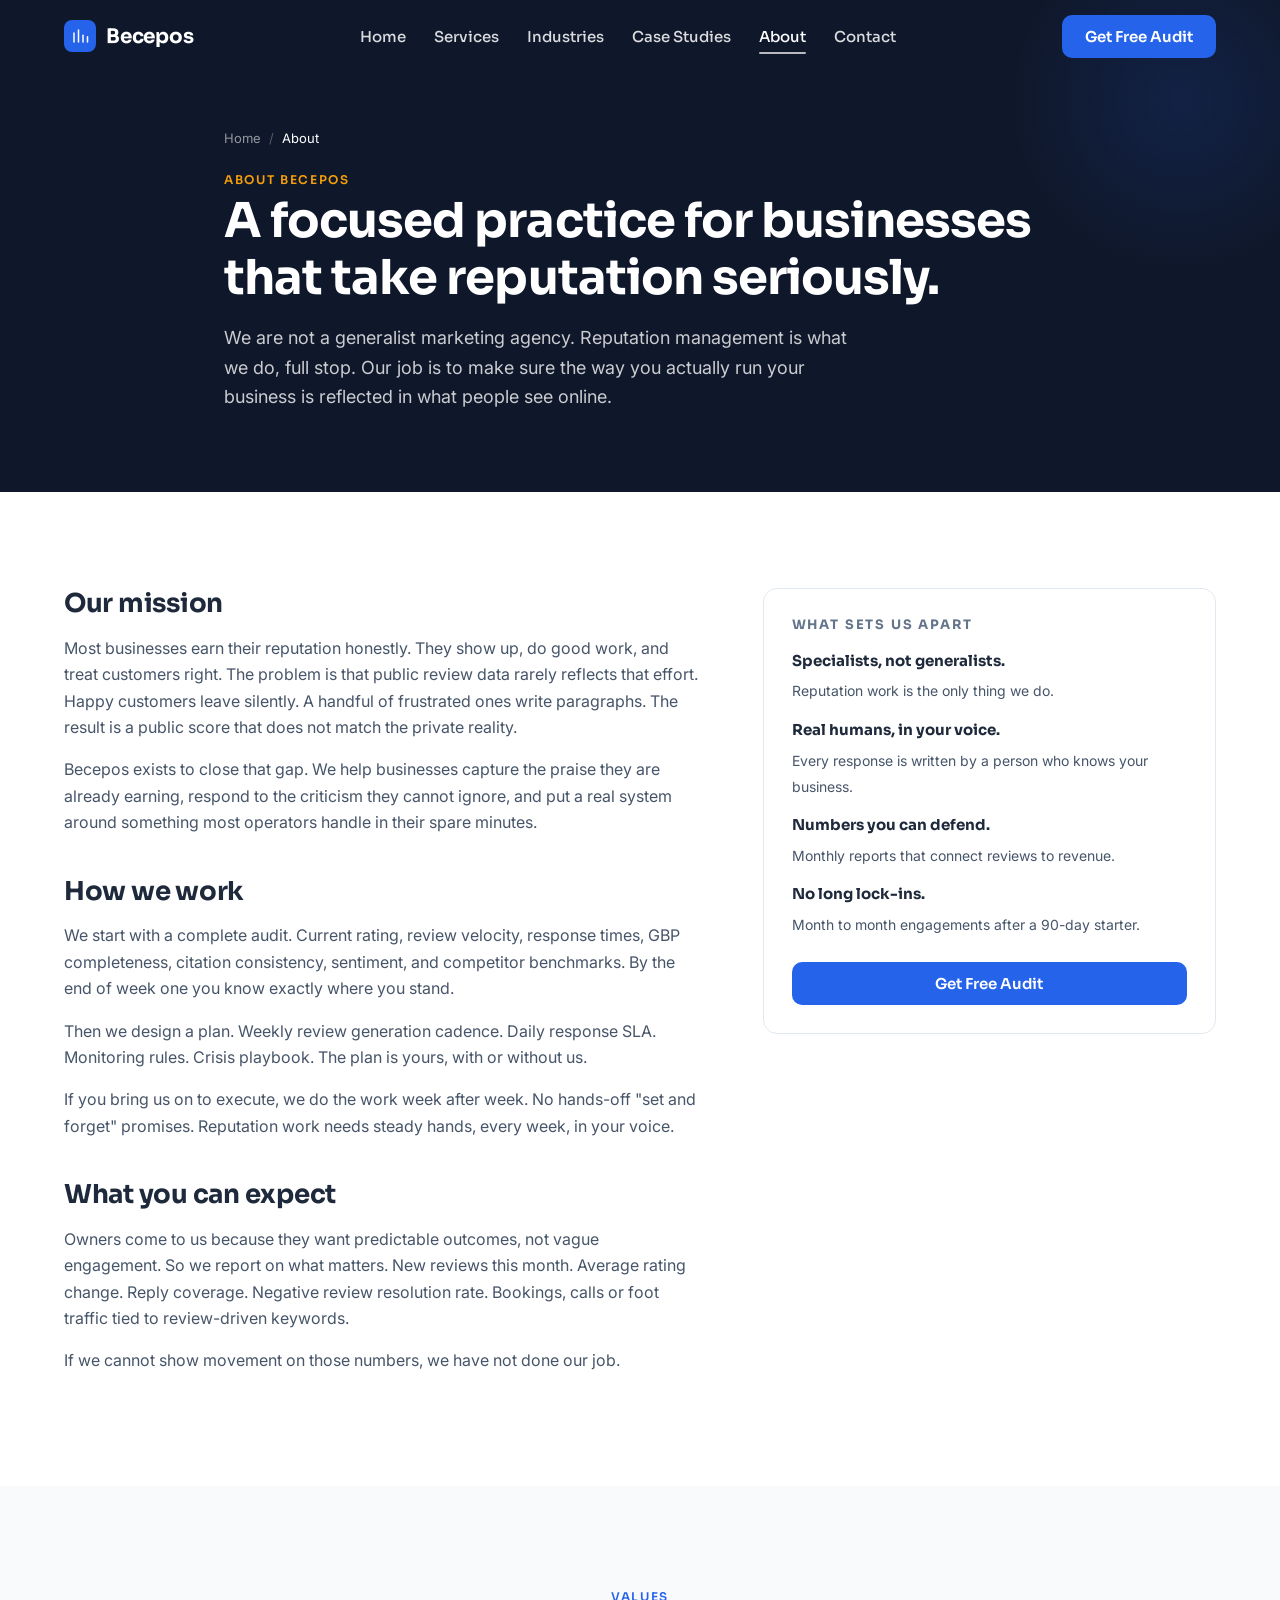
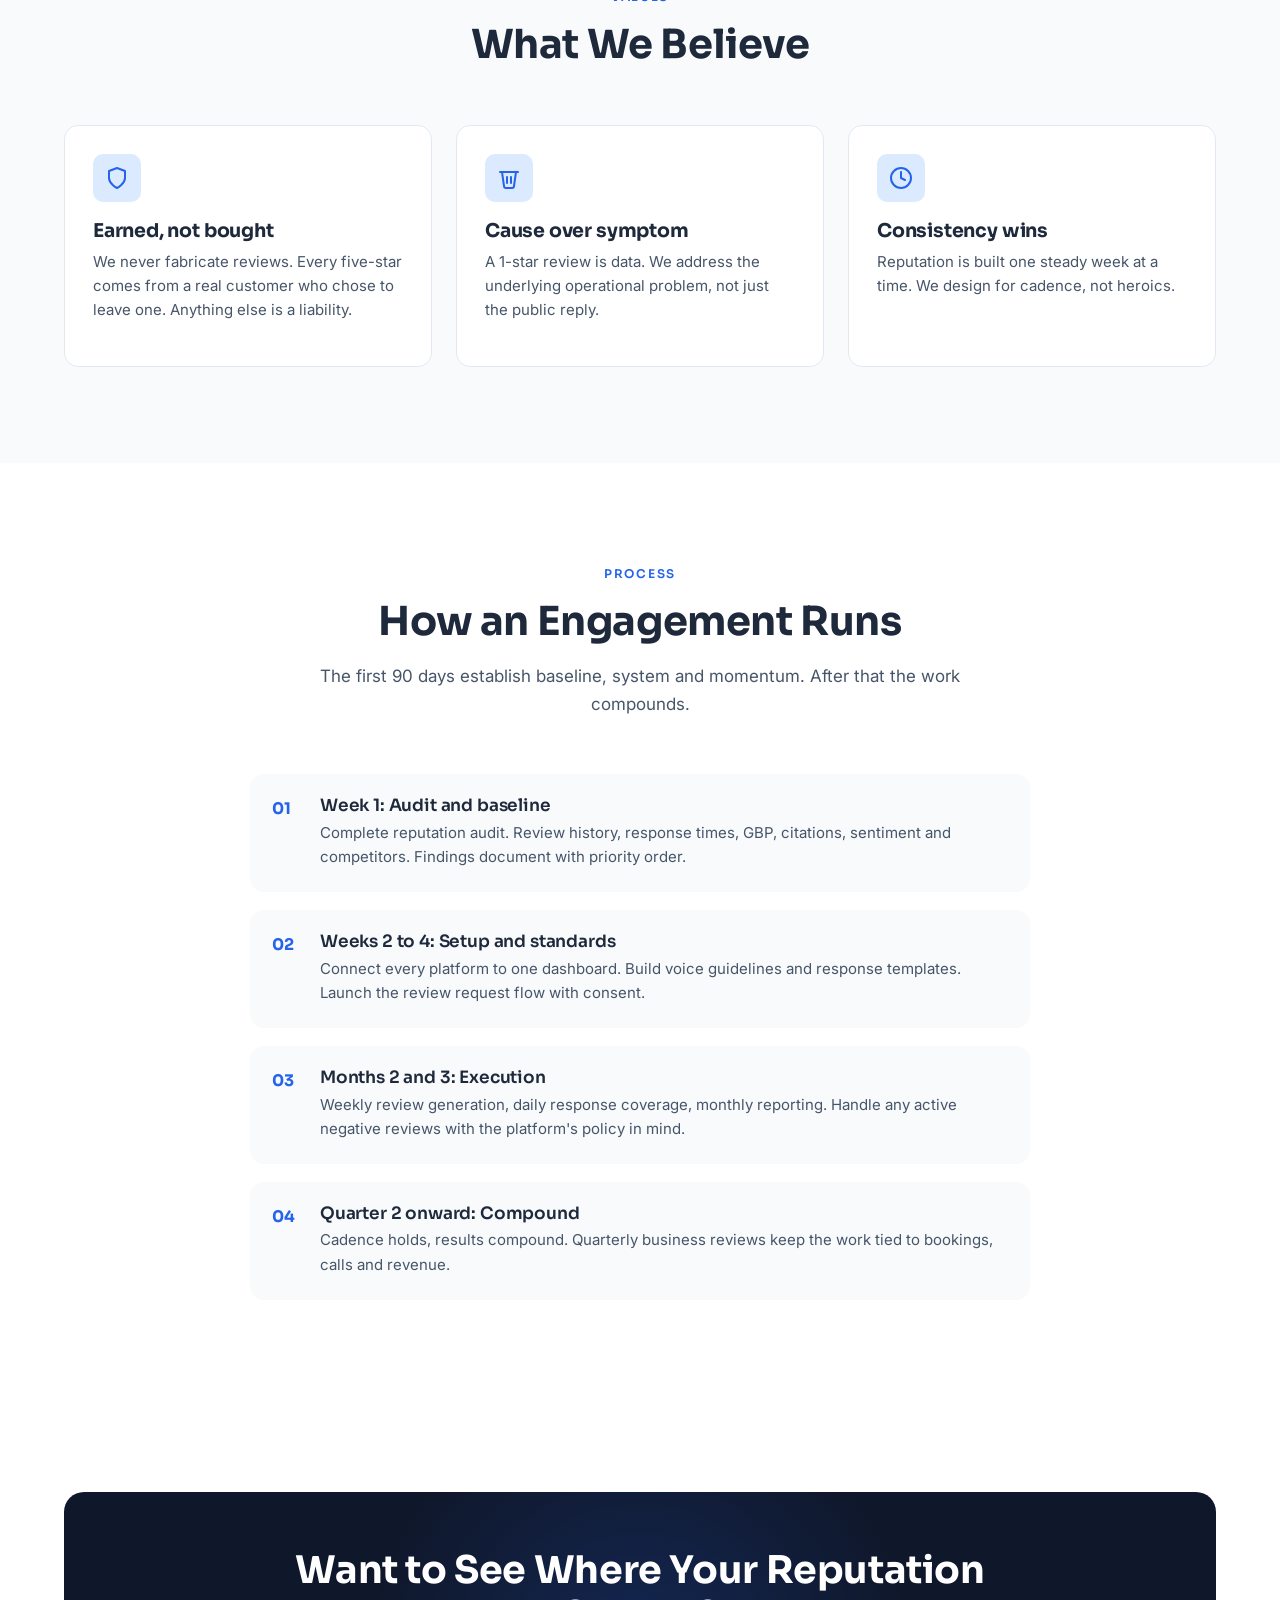
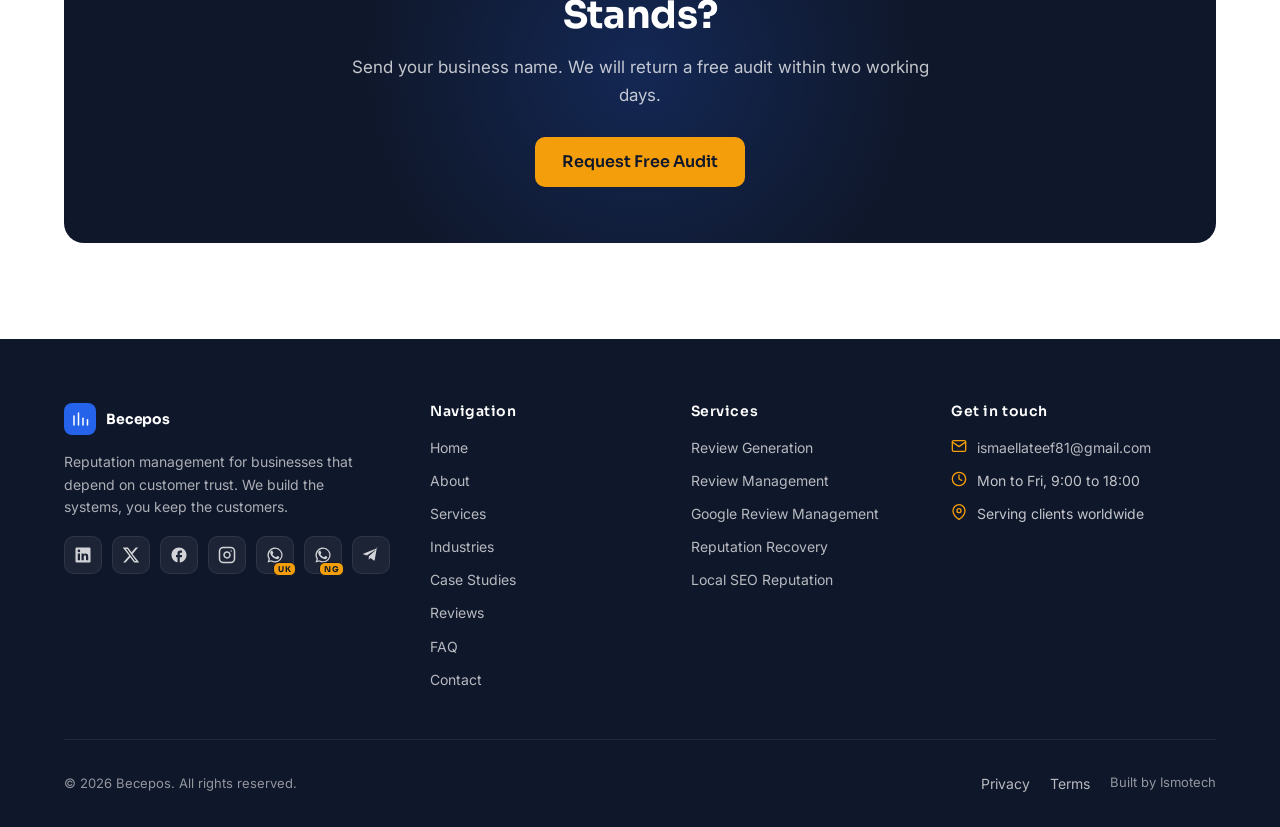
==== commit db0c0505: "Add review platform strip, WhatsApp and Telegram contact icons Adds a new section under the hero fea" ====
--- a/about.html
+++ b/about.html
@@ -202,7 +202,7 @@
             <a href="#" aria-label="LinkedIn"><svg viewBox="0 0 24 24" fill="currentColor" aria-hidden="true"><path d="M20.5 2h-17A1.5 1.5 0 0 0 2 3.5v17A1.5 1.5 0 0 0 3.5 22h17a1.5 1.5 0 0 0 1.5-1.5v-17A1.5 1.5 0 0 0 20.5 2zM8 19H5v-9h3zM6.5 8.25A1.75 1.75 0 1 1 8.3 6.5a1.78 1.78 0 0 1-1.8 1.75zM19 19h-3v-4.74c0-1.42-.6-1.93-1.38-1.93A1.74 1.74 0 0 0 13 14.19a.65.65 0 0 0 0 .2V19h-3v-9h2.9v1.3a3.11 3.11 0 0 1 2.7-1.4c1.55 0 3.36.86 3.36 3.66z"/></svg></a>
             <a href="#" aria-label="X"><svg viewBox="0 0 24 24" fill="currentColor" aria-hidden="true"><path d="M18.244 2H21.5l-7.5 8.57L23 22h-6.797l-5.32-6.96L4.8 22H1.546l8.024-9.165L1 2h6.96l4.81 6.36zm-1.18 18h1.8L7.04 4H5.12z"/></svg></a>
             <a href="#" aria-label="Facebook"><svg viewBox="0 0 24 24" fill="currentColor" aria-hidden="true"><path d="M22 12c0-5.52-4.48-10-10-10S2 6.48 2 12c0 4.84 3.44 8.87 8 9.8V15H8v-3h2V9.5C10 7.57 11.57 6 13.5 6H16v3h-2c-.55 0-1 .45-1 1v2h3v3h-3v6.95c5.05-.5 9-4.76 9-9.95z"/></svg></a>
-            <a href="#" aria-label="Instagram"><svg viewBox="0 0 24 24" fill="none" stroke="currentColor" stroke-width="2" stroke-linecap="round" stroke-linejoin="round" aria-hidden="true"><rect x="2" y="2" width="20" height="20" rx="5"/><path d="M16 11.37A4 4 0 1 1 12.63 8 4 4 0 0 1 16 11.37z"/><line x1="17.5" y1="6.5" x2="17.51" y2="6.5"/></svg></a>
+            <a href="#" aria-label="Instagram"><svg viewBox="0 0 24 24" fill="none" stroke="currentColor" stroke-width="2" stroke-linecap="round" stroke-linejoin="round" aria-hidden="true"><rect x="2" y="2" width="20" height="20" rx="5"/><path d="M16 11.37A4 4 0 1 1 12.63 8 4 4 0 0 1 16 11.37z"/><line x1="17.5" y1="6.5" x2="17.51" y2="6.5"/></svg></a><a href="https://wa.me/447365580142" target="_blank" rel="noopener" aria-label="WhatsApp UK" class="has-flag"><svg viewBox="0 0 24 24" fill="currentColor" aria-hidden="true"><path d="M17.5 14.4c-.3-.2-1.8-.9-2.1-1-.3-.1-.5-.2-.7.2-.2.3-.8 1-1 1.2-.2.2-.4.2-.7.1-.3-.2-1.3-.5-2.5-1.6-.9-.8-1.5-1.8-1.7-2.1-.2-.3 0-.5.1-.6.1-.1.3-.4.5-.5.2-.2.2-.3.3-.5.1-.2.1-.4 0-.6-.1-.2-.7-1.7-1-2.3-.3-.6-.5-.5-.7-.5h-.6c-.2 0-.5.1-.8.4-.3.3-1 1-1 2.5s1.1 2.9 1.2 3.1c.2.2 2.1 3.3 5.1 4.6.7.3 1.3.5 1.7.6.7.2 1.3.2 1.8.1.6-.1 1.7-.7 2-1.4.3-.7.3-1.3.2-1.4-.1-.1-.3-.2-.6-.4zM12 2a10 10 0 0 0-8.5 15.2L2 22l4.9-1.4A10 10 0 1 0 12 2zm0 18.3c-1.5 0-2.9-.4-4.1-1.1l-.3-.2-3 .8.8-2.9-.2-.3a8.3 8.3 0 1 1 6.8 3.7z"/></svg><span class="flag">UK</span></a><a href="https://wa.me/2349060601693" target="_blank" rel="noopener" aria-label="WhatsApp Nigeria" class="has-flag"><svg viewBox="0 0 24 24" fill="currentColor" aria-hidden="true"><path d="M17.5 14.4c-.3-.2-1.8-.9-2.1-1-.3-.1-.5-.2-.7.2-.2.3-.8 1-1 1.2-.2.2-.4.2-.7.1-.3-.2-1.3-.5-2.5-1.6-.9-.8-1.5-1.8-1.7-2.1-.2-.3 0-.5.1-.6.1-.1.3-.4.5-.5.2-.2.2-.3.3-.5.1-.2.1-.4 0-.6-.1-.2-.7-1.7-1-2.3-.3-.6-.5-.5-.7-.5h-.6c-.2 0-.5.1-.8.4-.3.3-1 1-1 2.5s1.1 2.9 1.2 3.1c.2.2 2.1 3.3 5.1 4.6.7.3 1.3.5 1.7.6.7.2 1.3.2 1.8.1.6-.1 1.7-.7 2-1.4.3-.7.3-1.3.2-1.4-.1-.1-.3-.2-.6-.4zM12 2a10 10 0 0 0-8.5 15.2L2 22l4.9-1.4A10 10 0 1 0 12 2zm0 18.3c-1.5 0-2.9-.4-4.1-1.1l-.3-.2-3 .8.8-2.9-.2-.3a8.3 8.3 0 1 1 6.8 3.7z"/></svg><span class="flag">NG</span></a><a href="https://t.me/Bescepos" target="_blank" rel="noopener" aria-label="Telegram"><svg viewBox="0 0 24 24" fill="currentColor" aria-hidden="true"><path d="M21.7 2.3 1.6 10.2c-.5.2-.6.6 0 .8l4.9 1.5L17 5.6c.5-.3.9 0 .6.4l-8.4 7.6-.3 4.4c.3 0 .5-.1.7-.3l1.7-1.7 4.5 3.3c.5.3 1 .1 1.1-.4l2.7-15.6c.2-.6-.4-1-1.1-.7Z"/></svg></a>
           </div>
         </div>
         <div>
--- a/css/styles.css
+++ b/css/styles.css
@@ -767,46 +767,94 @@
   font-weight: 500;
 }
 
-/* Platforms strip
-   ============================================================== */
-.platforms {
-  display: flex;
-  flex-direction: column;
-  align-items: center;
-  gap: 24px;
-}
-.platforms__label {
+/* Review platforms strip
+   ============================================================== */
+.platforms-strip {
+  padding: 56px 0;
+  border-bottom: 1px solid var(--c-border);
+  background: #fff;
+}
+.platforms-strip__label {
   font-family: var(--font-heading);
   font-size: 12px;
   letter-spacing: .14em;
   text-transform: uppercase;
   color: var(--c-text-soft);
   font-weight: 600;
-}
-.platform-row {
+  text-align: center;
+  margin: 0 0 28px;
+}
+
+.platform-grid {
   display: flex;
   flex-wrap: wrap;
-  align-items: center;
   justify-content: center;
-  gap: 40px;
-  color: var(--c-text-soft);
-}
-.platform-row .platform {
-  display: inline-flex;
-  align-items: center;
-  gap: 8px;
-  font-family: var(--font-heading);
-  font-weight: 600;
-  font-size: 18px;
+  gap: 12px;
+  max-width: 1200px;
+  margin: 0 auto;
+}
+
+.platform {
+  display: inline-flex;
+  align-items: center;
+  justify-content: center;
+  gap: 10px;
+  padding: 14px 18px;
+  min-width: 140px;
+  background: #fff;
+  border: 1px solid var(--c-border);
+  border-radius: var(--radius-lg);
+  font-family: var(--font-heading);
+  font-weight: 600;
+  font-size: 14px;
   color: var(--c-text-muted);
-  opacity: .8;
-  transition: opacity .2s var(--ease);
-}
-.platform-row .platform:hover { opacity: 1; }
-.platform-row .platform svg {
+  text-decoration: none;
+  cursor: pointer;
+  outline: none;
+  transition:
+    transform .28s var(--ease),
+    border-color .28s var(--ease),
+    box-shadow .28s var(--ease),
+    color .28s var(--ease),
+    background .28s var(--ease);
+}
+
+.platform__icon {
+  display: inline-flex;
+  align-items: center;
+  justify-content: center;
   width: 22px;
   height: 22px;
+  flex-shrink: 0;
   color: var(--c-text-soft);
+  transition: color .28s var(--ease), transform .35s var(--ease);
+}
+.platform__icon--type {
+  width: 28px;
+}
+.platform__icon svg { width: 100%; height: 100%; }
+
+.platform:hover,
+.platform:focus-visible {
+  transform: translateY(-3px);
+  border-color: var(--brand, var(--c-blue));
+  box-shadow: 0 12px 28px rgba(15, 23, 42, .10);
+  color: var(--brand, var(--c-blue));
+  background: #fff;
+}
+.platform:hover .platform__icon,
+.platform:focus-visible .platform__icon {
+  color: var(--brand, var(--c-blue));
+  transform: scale(1.15) rotate(-6deg);
+}
+
+@media (prefers-reduced-motion: reduce) {
+  .platform,
+  .platform__icon { transition: color .2s var(--ease), border-color .2s var(--ease); }
+  .platform:hover,
+  .platform:focus-visible { transform: none; }
+  .platform:hover .platform__icon,
+  .platform:focus-visible .platform__icon { transform: none; }
 }
 
 /* Cards
@@ -1103,6 +1151,77 @@
 }
 .footer-social a:hover { background: rgba(255,255,255,.1); color: #fff; }
 .footer-social svg { width: 18px; height: 18px; }
+.footer-social a { position: relative; }
+.footer-social a.has-flag .flag {
+  position: absolute;
+  bottom: -3px;
+  right: -3px;
+  background: var(--c-gold);
+  color: var(--c-navy);
+  font-family: var(--font-heading);
+  font-size: 8px;
+  font-weight: 700;
+  padding: 2px 4px;
+  border-radius: 6px;
+  line-height: 1;
+  letter-spacing: .04em;
+  border: 1.5px solid var(--c-navy);
+  pointer-events: none;
+}
+
+/* Messaging row (contact page) */
+.messaging-row {
+  display: flex;
+  flex-wrap: wrap;
+  gap: 14px;
+  margin-top: 24px;
+}
+.messaging-btn {
+  display: inline-flex;
+  flex-direction: column;
+  align-items: center;
+  gap: 8px;
+  padding: 6px 4px;
+  color: rgba(255,255,255,.85);
+  text-decoration: none;
+  font-family: var(--font-heading);
+  font-size: 12px;
+  font-weight: 600;
+  letter-spacing: .02em;
+  transition: color .2s var(--ease), transform .2s var(--ease);
+}
+.messaging-btn:hover,
+.messaging-btn:focus-visible { color: #fff; transform: translateY(-2px); }
+.messaging-btn__icon {
+  position: relative;
+  display: inline-flex;
+  align-items: center;
+  justify-content: center;
+  width: 48px;
+  height: 48px;
+  border-radius: var(--radius-md);
+  color: #fff;
+  transition: filter .2s var(--ease), box-shadow .2s var(--ease);
+}
+.messaging-btn:hover .messaging-btn__icon { box-shadow: 0 8px 20px rgba(0,0,0,.25); filter: brightness(1.05); }
+.messaging-btn__icon svg { width: 24px; height: 24px; }
+.messaging-btn--whatsapp .messaging-btn__icon { background: #25D366; }
+.messaging-btn--telegram .messaging-btn__icon { background: #229ED9; }
+.messaging-btn__flag {
+  position: absolute;
+  bottom: -4px;
+  right: -4px;
+  background: var(--c-gold);
+  color: var(--c-navy);
+  font-family: var(--font-heading);
+  font-size: 9px;
+  font-weight: 700;
+  padding: 2px 5px;
+  border-radius: 999px;
+  line-height: 1;
+  letter-spacing: .04em;
+  border: 2px solid var(--c-navy);
+}
 .footer-contact {
   display: flex;
   flex-direction: column;
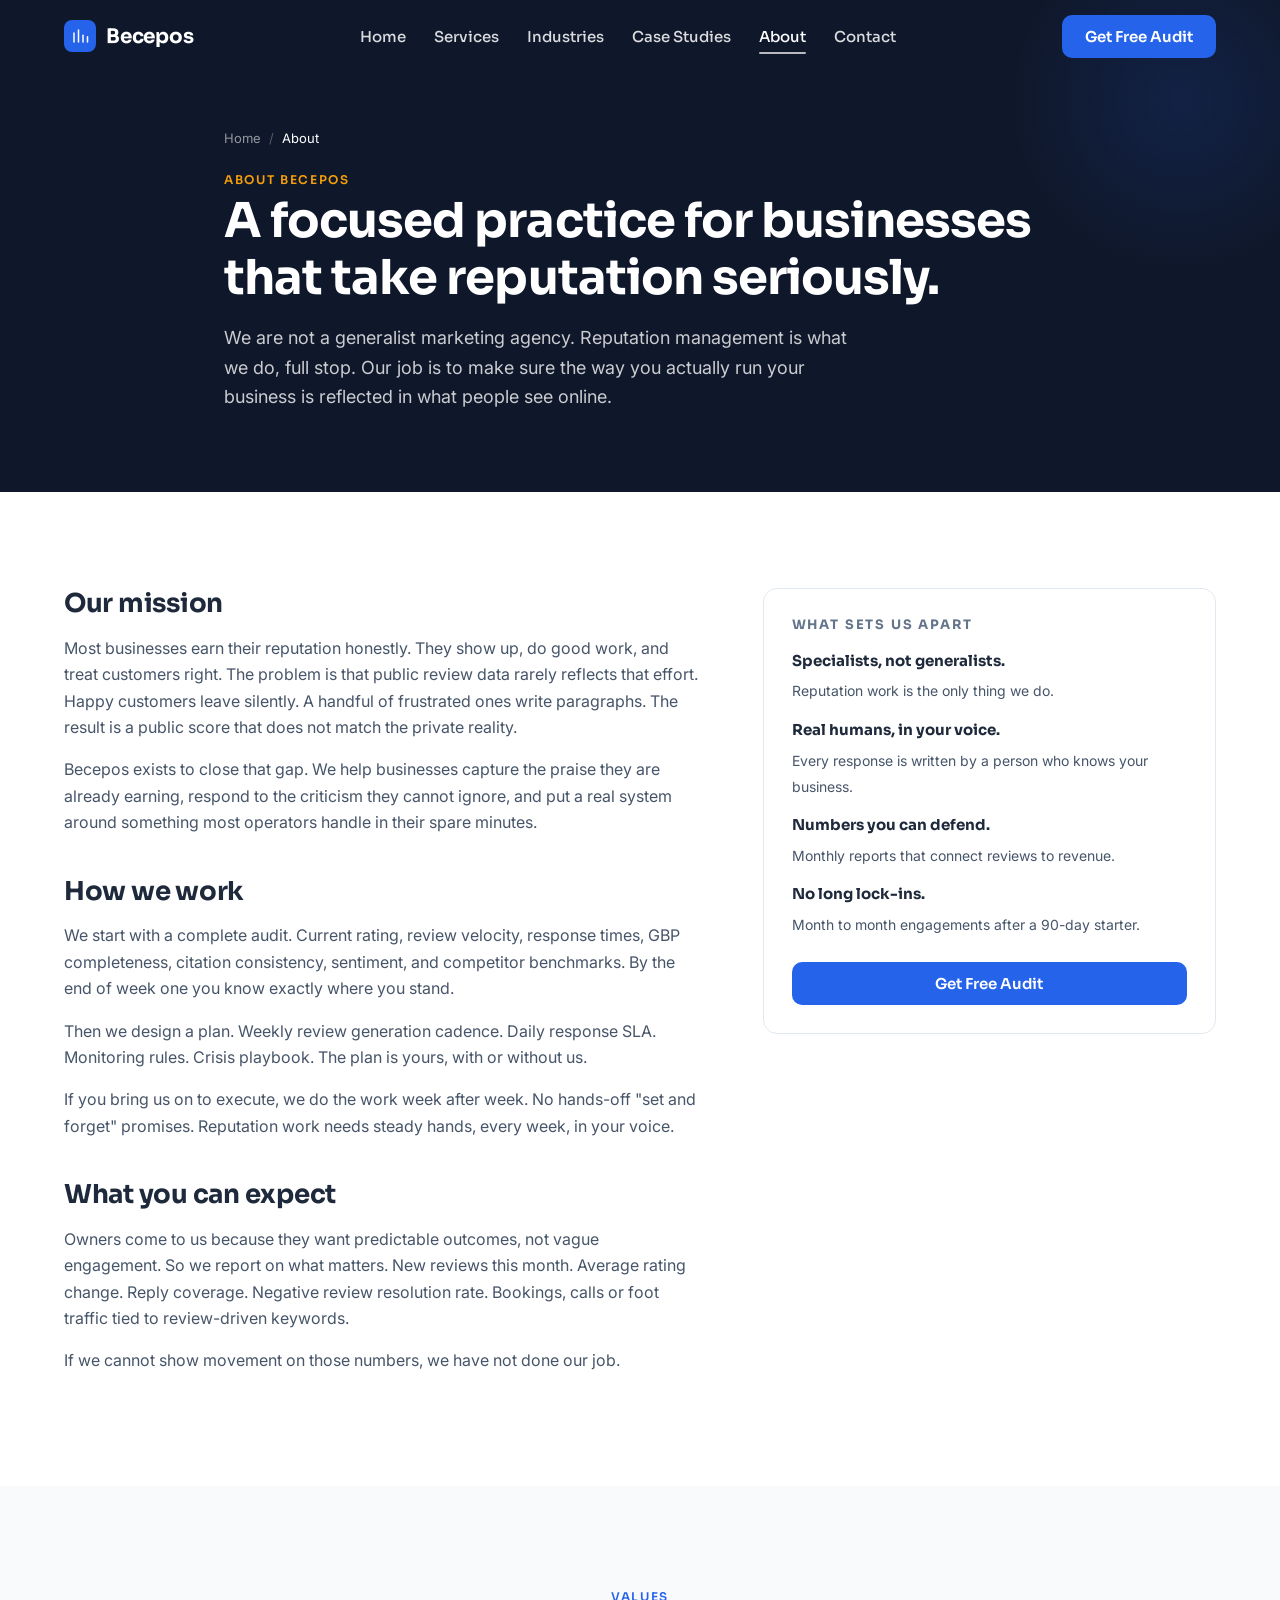
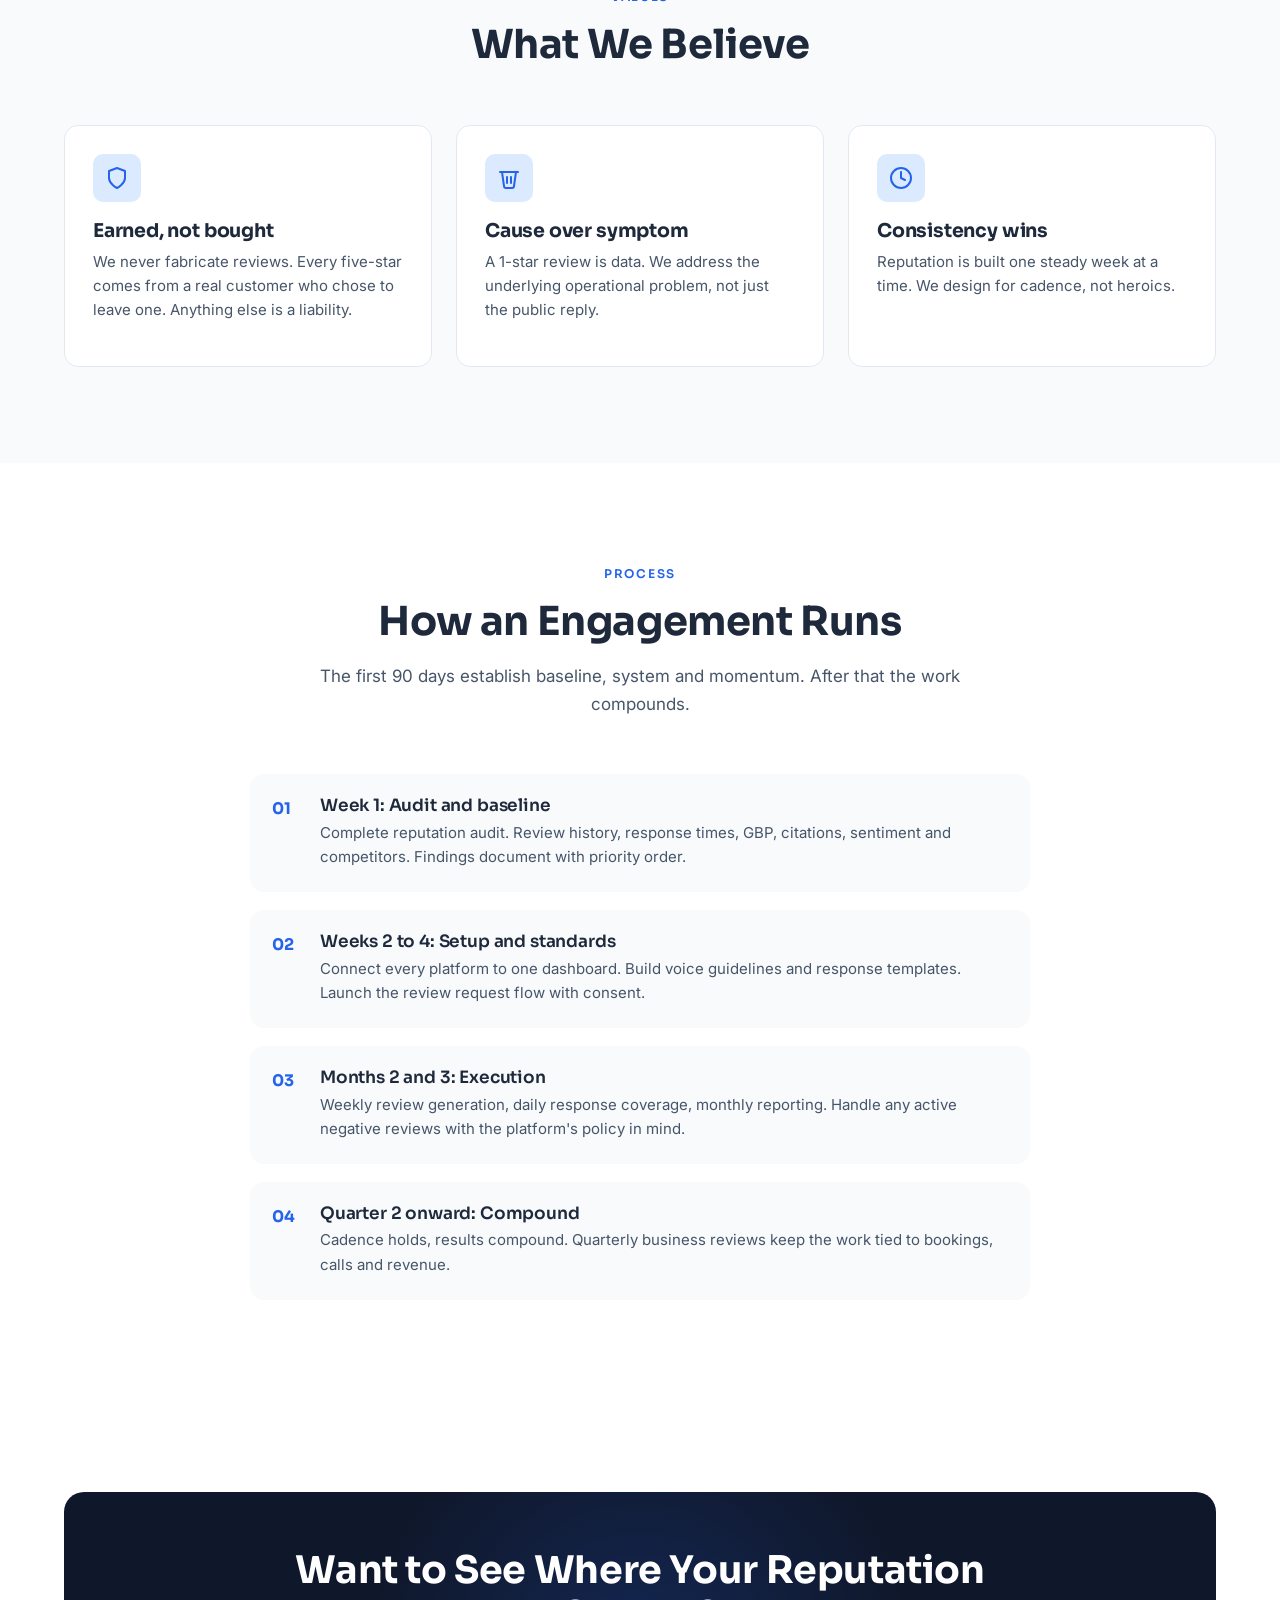
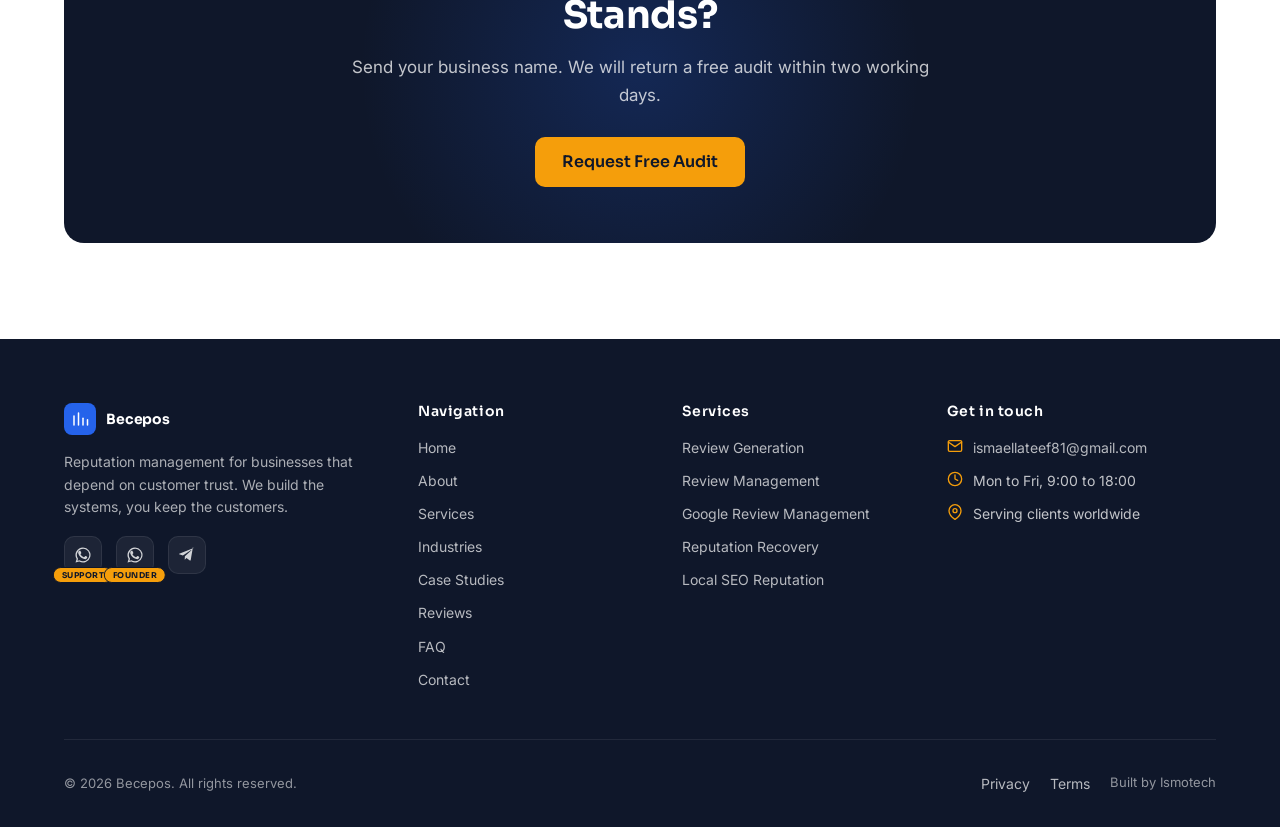
==== commit d081bca7: "Remove generic social icons, rename WhatsApp badges to Support and Founder Drops the LinkedIn, X, Fa" ====
--- a/about.html
+++ b/about.html
@@ -198,11 +198,7 @@
         <div class="footer-brand">
           <a class="nav-brand" href="/"><span class="mark" aria-hidden="true"><svg viewBox="0 0 24 24" fill="none" stroke="currentColor" stroke-width="2" stroke-linecap="round" stroke-linejoin="round"><path d="M4 20V8"/><path d="M10 20V4"/><path d="M16 20v-9"/><path d="M22 20V13"/></svg></span>Becepos</a>
           <p>Reputation management for businesses that depend on customer trust. We build the systems, you keep the customers.</p>
-          <div class="footer-social">
-            <a href="#" aria-label="LinkedIn"><svg viewBox="0 0 24 24" fill="currentColor" aria-hidden="true"><path d="M20.5 2h-17A1.5 1.5 0 0 0 2 3.5v17A1.5 1.5 0 0 0 3.5 22h17a1.5 1.5 0 0 0 1.5-1.5v-17A1.5 1.5 0 0 0 20.5 2zM8 19H5v-9h3zM6.5 8.25A1.75 1.75 0 1 1 8.3 6.5a1.78 1.78 0 0 1-1.8 1.75zM19 19h-3v-4.74c0-1.42-.6-1.93-1.38-1.93A1.74 1.74 0 0 0 13 14.19a.65.65 0 0 0 0 .2V19h-3v-9h2.9v1.3a3.11 3.11 0 0 1 2.7-1.4c1.55 0 3.36.86 3.36 3.66z"/></svg></a>
-            <a href="#" aria-label="X"><svg viewBox="0 0 24 24" fill="currentColor" aria-hidden="true"><path d="M18.244 2H21.5l-7.5 8.57L23 22h-6.797l-5.32-6.96L4.8 22H1.546l8.024-9.165L1 2h6.96l4.81 6.36zm-1.18 18h1.8L7.04 4H5.12z"/></svg></a>
-            <a href="#" aria-label="Facebook"><svg viewBox="0 0 24 24" fill="currentColor" aria-hidden="true"><path d="M22 12c0-5.52-4.48-10-10-10S2 6.48 2 12c0 4.84 3.44 8.87 8 9.8V15H8v-3h2V9.5C10 7.57 11.57 6 13.5 6H16v3h-2c-.55 0-1 .45-1 1v2h3v3h-3v6.95c5.05-.5 9-4.76 9-9.95z"/></svg></a>
-            <a href="#" aria-label="Instagram"><svg viewBox="0 0 24 24" fill="none" stroke="currentColor" stroke-width="2" stroke-linecap="round" stroke-linejoin="round" aria-hidden="true"><rect x="2" y="2" width="20" height="20" rx="5"/><path d="M16 11.37A4 4 0 1 1 12.63 8 4 4 0 0 1 16 11.37z"/><line x1="17.5" y1="6.5" x2="17.51" y2="6.5"/></svg></a><a href="https://wa.me/447365580142" target="_blank" rel="noopener" aria-label="WhatsApp UK" class="has-flag"><svg viewBox="0 0 24 24" fill="currentColor" aria-hidden="true"><path d="M17.5 14.4c-.3-.2-1.8-.9-2.1-1-.3-.1-.5-.2-.7.2-.2.3-.8 1-1 1.2-.2.2-.4.2-.7.1-.3-.2-1.3-.5-2.5-1.6-.9-.8-1.5-1.8-1.7-2.1-.2-.3 0-.5.1-.6.1-.1.3-.4.5-.5.2-.2.2-.3.3-.5.1-.2.1-.4 0-.6-.1-.2-.7-1.7-1-2.3-.3-.6-.5-.5-.7-.5h-.6c-.2 0-.5.1-.8.4-.3.3-1 1-1 2.5s1.1 2.9 1.2 3.1c.2.2 2.1 3.3 5.1 4.6.7.3 1.3.5 1.7.6.7.2 1.3.2 1.8.1.6-.1 1.7-.7 2-1.4.3-.7.3-1.3.2-1.4-.1-.1-.3-.2-.6-.4zM12 2a10 10 0 0 0-8.5 15.2L2 22l4.9-1.4A10 10 0 1 0 12 2zm0 18.3c-1.5 0-2.9-.4-4.1-1.1l-.3-.2-3 .8.8-2.9-.2-.3a8.3 8.3 0 1 1 6.8 3.7z"/></svg><span class="flag">UK</span></a><a href="https://wa.me/2349060601693" target="_blank" rel="noopener" aria-label="WhatsApp Nigeria" class="has-flag"><svg viewBox="0 0 24 24" fill="currentColor" aria-hidden="true"><path d="M17.5 14.4c-.3-.2-1.8-.9-2.1-1-.3-.1-.5-.2-.7.2-.2.3-.8 1-1 1.2-.2.2-.4.2-.7.1-.3-.2-1.3-.5-2.5-1.6-.9-.8-1.5-1.8-1.7-2.1-.2-.3 0-.5.1-.6.1-.1.3-.4.5-.5.2-.2.2-.3.3-.5.1-.2.1-.4 0-.6-.1-.2-.7-1.7-1-2.3-.3-.6-.5-.5-.7-.5h-.6c-.2 0-.5.1-.8.4-.3.3-1 1-1 2.5s1.1 2.9 1.2 3.1c.2.2 2.1 3.3 5.1 4.6.7.3 1.3.5 1.7.6.7.2 1.3.2 1.8.1.6-.1 1.7-.7 2-1.4.3-.7.3-1.3.2-1.4-.1-.1-.3-.2-.6-.4zM12 2a10 10 0 0 0-8.5 15.2L2 22l4.9-1.4A10 10 0 1 0 12 2zm0 18.3c-1.5 0-2.9-.4-4.1-1.1l-.3-.2-3 .8.8-2.9-.2-.3a8.3 8.3 0 1 1 6.8 3.7z"/></svg><span class="flag">NG</span></a><a href="https://t.me/Bescepos" target="_blank" rel="noopener" aria-label="Telegram"><svg viewBox="0 0 24 24" fill="currentColor" aria-hidden="true"><path d="M21.7 2.3 1.6 10.2c-.5.2-.6.6 0 .8l4.9 1.5L17 5.6c.5-.3.9 0 .6.4l-8.4 7.6-.3 4.4c.3 0 .5-.1.7-.3l1.7-1.7 4.5 3.3c.5.3 1 .1 1.1-.4l2.7-15.6c.2-.6-.4-1-1.1-.7Z"/></svg></a>
+          <div class="footer-social"><a href="https://wa.me/447365580142" target="_blank" rel="noopener" aria-label="WhatsApp Support" class="has-flag"><svg viewBox="0 0 24 24" fill="currentColor" aria-hidden="true"><path d="M17.5 14.4c-.3-.2-1.8-.9-2.1-1-.3-.1-.5-.2-.7.2-.2.3-.8 1-1 1.2-.2.2-.4.2-.7.1-.3-.2-1.3-.5-2.5-1.6-.9-.8-1.5-1.8-1.7-2.1-.2-.3 0-.5.1-.6.1-.1.3-.4.5-.5.2-.2.2-.3.3-.5.1-.2.1-.4 0-.6-.1-.2-.7-1.7-1-2.3-.3-.6-.5-.5-.7-.5h-.6c-.2 0-.5.1-.8.4-.3.3-1 1-1 2.5s1.1 2.9 1.2 3.1c.2.2 2.1 3.3 5.1 4.6.7.3 1.3.5 1.7.6.7.2 1.3.2 1.8.1.6-.1 1.7-.7 2-1.4.3-.7.3-1.3.2-1.4-.1-.1-.3-.2-.6-.4zM12 2a10 10 0 0 0-8.5 15.2L2 22l4.9-1.4A10 10 0 1 0 12 2zm0 18.3c-1.5 0-2.9-.4-4.1-1.1l-.3-.2-3 .8.8-2.9-.2-.3a8.3 8.3 0 1 1 6.8 3.7z"/></svg><span class="flag">Support</span></a><a href="https://wa.me/2349060601693" target="_blank" rel="noopener" aria-label="WhatsApp Founder" class="has-flag"><svg viewBox="0 0 24 24" fill="currentColor" aria-hidden="true"><path d="M17.5 14.4c-.3-.2-1.8-.9-2.1-1-.3-.1-.5-.2-.7.2-.2.3-.8 1-1 1.2-.2.2-.4.2-.7.1-.3-.2-1.3-.5-2.5-1.6-.9-.8-1.5-1.8-1.7-2.1-.2-.3 0-.5.1-.6.1-.1.3-.4.5-.5.2-.2.2-.3.3-.5.1-.2.1-.4 0-.6-.1-.2-.7-1.7-1-2.3-.3-.6-.5-.5-.7-.5h-.6c-.2 0-.5.1-.8.4-.3.3-1 1-1 2.5s1.1 2.9 1.2 3.1c.2.2 2.1 3.3 5.1 4.6.7.3 1.3.5 1.7.6.7.2 1.3.2 1.8.1.6-.1 1.7-.7 2-1.4.3-.7.3-1.3.2-1.4-.1-.1-.3-.2-.6-.4zM12 2a10 10 0 0 0-8.5 15.2L2 22l4.9-1.4A10 10 0 1 0 12 2zm0 18.3c-1.5 0-2.9-.4-4.1-1.1l-.3-.2-3 .8.8-2.9-.2-.3a8.3 8.3 0 1 1 6.8 3.7z"/></svg><span class="flag">Founder</span></a><a href="https://t.me/Bescepos" target="_blank" rel="noopener" aria-label="Telegram"><svg viewBox="0 0 24 24" fill="currentColor" aria-hidden="true"><path d="M21.7 2.3 1.6 10.2c-.5.2-.6.6 0 .8l4.9 1.5L17 5.6c.5-.3.9 0 .6.4l-8.4 7.6-.3 4.4c.3 0 .5-.1.7-.3l1.7-1.7 4.5 3.3c.5.3 1 .1 1.1-.4l2.7-15.6c.2-.6-.4-1-1.1-.7Z"/></svg></a>
           </div>
         </div>
         <div>
--- a/css/styles.css
+++ b/css/styles.css
@@ -1151,22 +1151,27 @@
 }
 .footer-social a:hover { background: rgba(255,255,255,.1); color: #fff; }
 .footer-social svg { width: 18px; height: 18px; }
+.footer-social { gap: 14px; }
+.footer-social a.has-flag { margin-bottom: 10px; }
 .footer-social a { position: relative; }
 .footer-social a.has-flag .flag {
   position: absolute;
-  bottom: -3px;
-  right: -3px;
+  bottom: -10px;
+  left: 50%;
+  transform: translateX(-50%);
   background: var(--c-gold);
   color: var(--c-navy);
   font-family: var(--font-heading);
   font-size: 8px;
   font-weight: 700;
-  padding: 2px 4px;
-  border-radius: 6px;
+  padding: 3px 8px;
+  border-radius: 999px;
   line-height: 1;
-  letter-spacing: .04em;
+  letter-spacing: .06em;
+  text-transform: uppercase;
   border: 1.5px solid var(--c-navy);
   pointer-events: none;
+  white-space: nowrap;
 }
 
 /* Messaging row (contact page) */
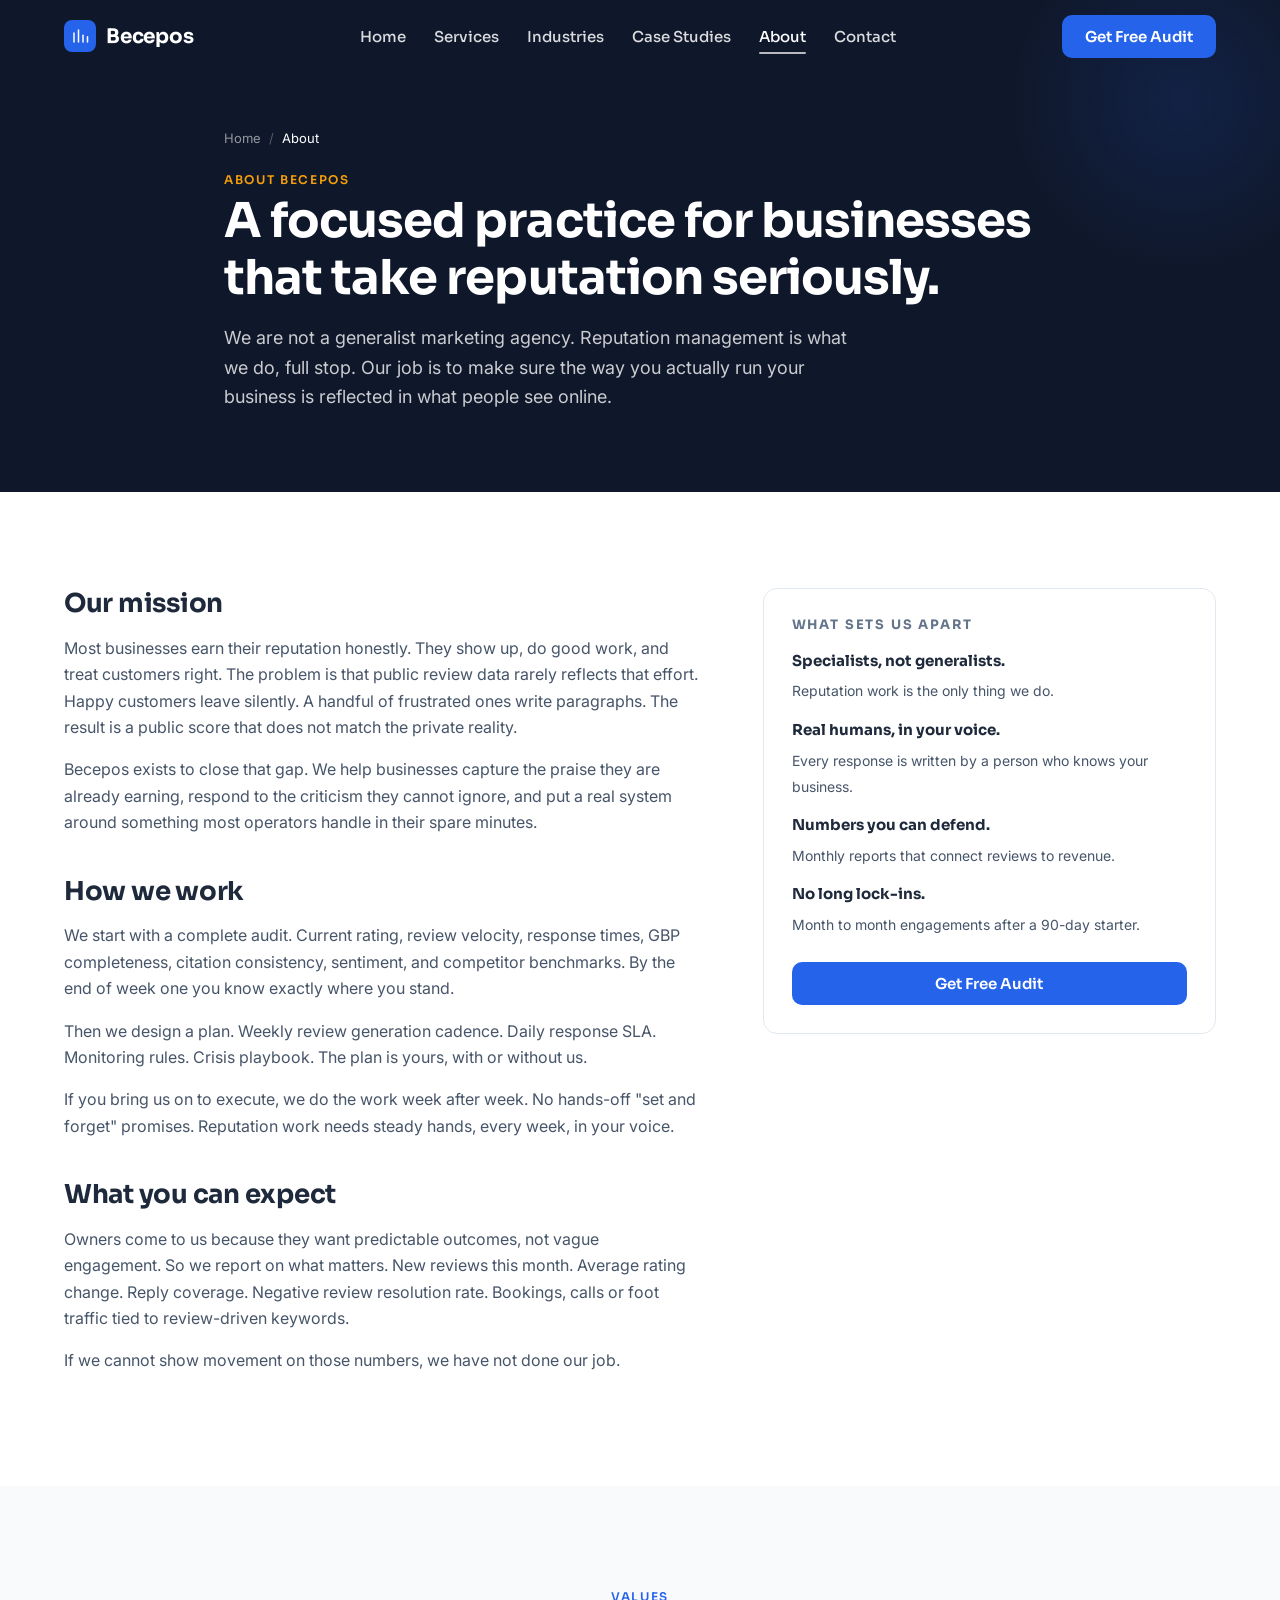
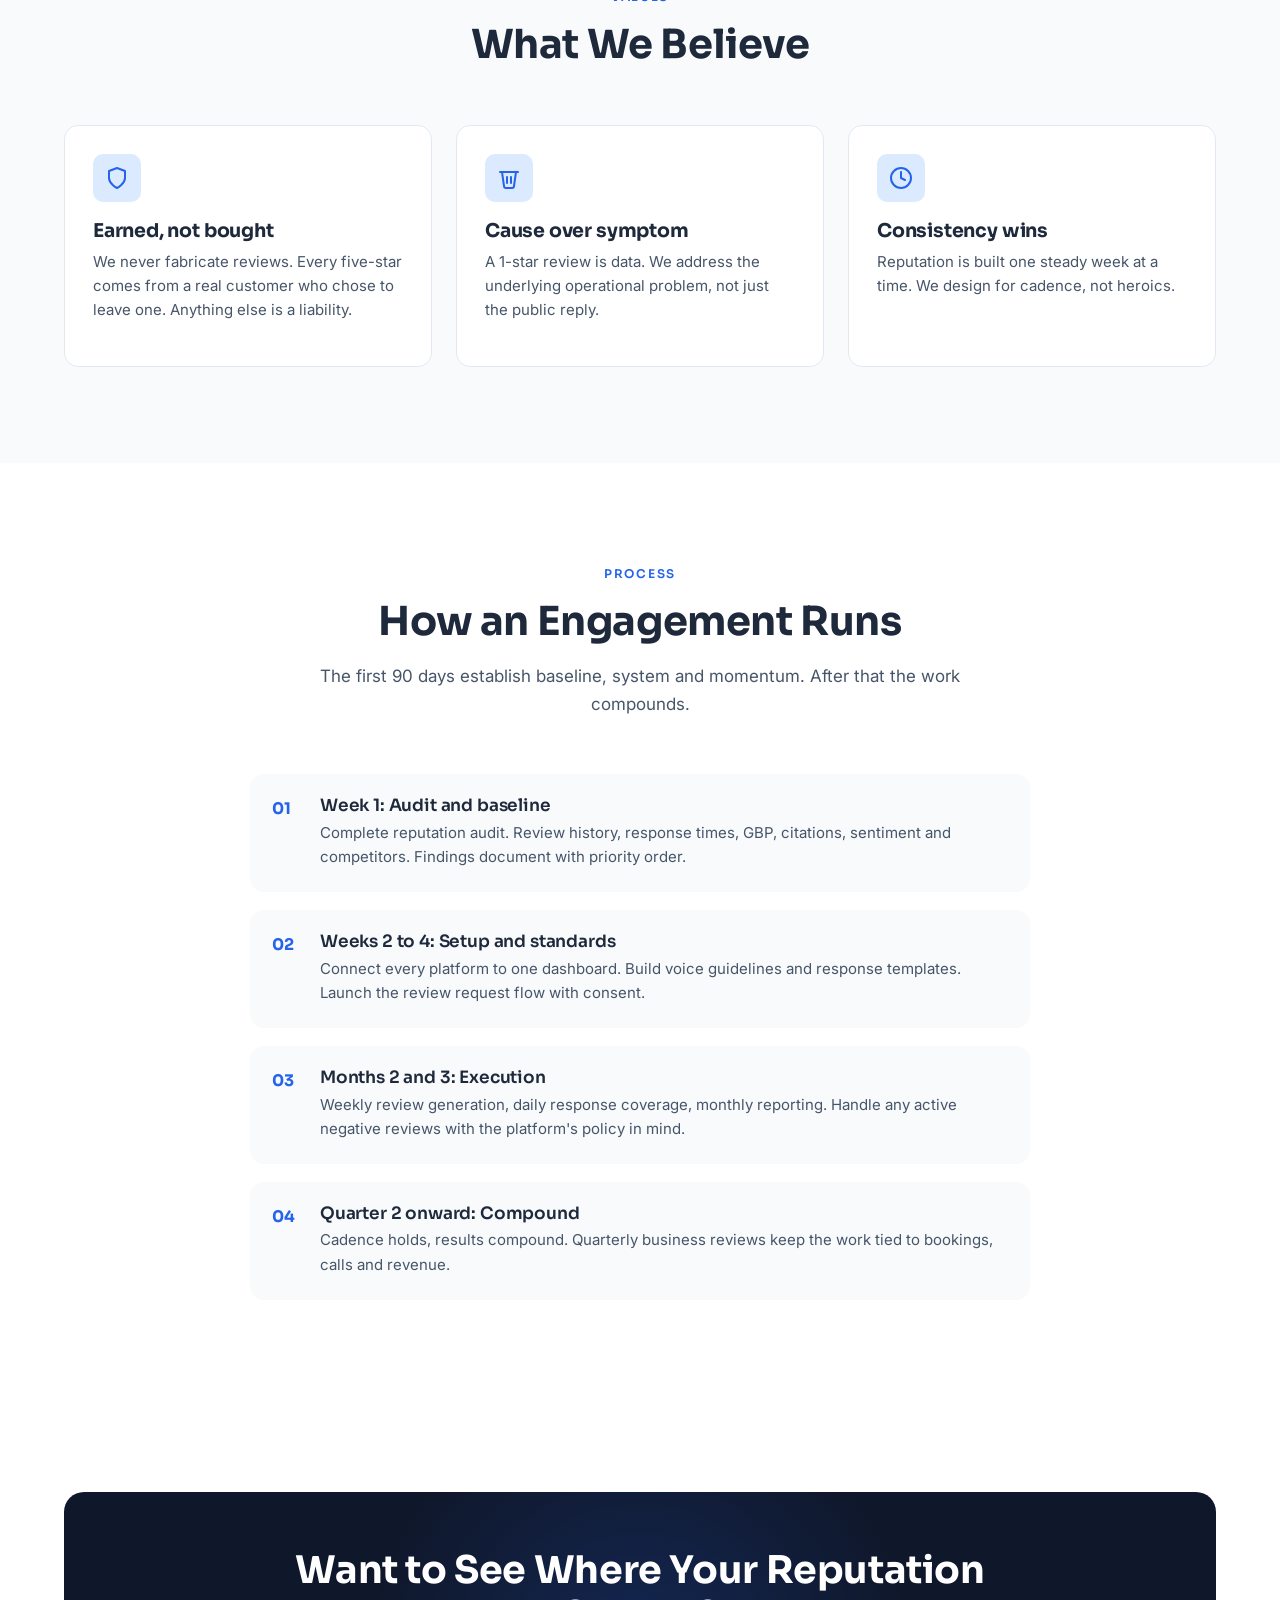
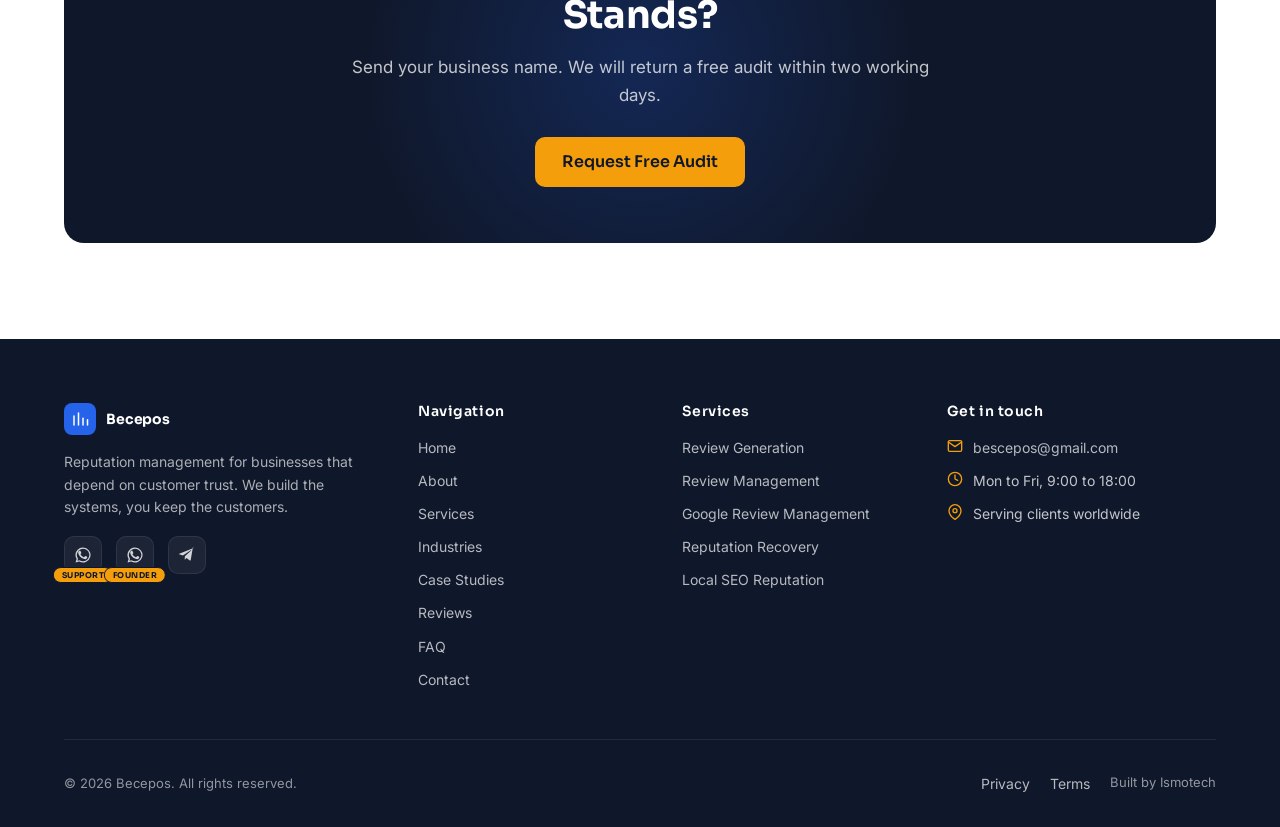
==== commit 80df0e83: "Switch contact email to bescepos@gmail.com across the site" ====
--- a/about.html
+++ b/about.html
@@ -227,7 +227,7 @@
         <div>
           <h4>Get in touch</h4>
           <div class="footer-contact">
-            <div class="row"><svg viewBox="0 0 24 24" fill="none" stroke="currentColor" stroke-width="2" stroke-linecap="round" stroke-linejoin="round" aria-hidden="true"><path d="M4 4h16c1.1 0 2 .9 2 2v12c0 1.1-.9 2-2 2H4c-1.1 0-2-.9-2-2V6c0-1.1.9-2 2-2z"/><polyline points="22 6 12 13 2 6"/></svg><a href="mailto:ismaellateef81@gmail.com">ismaellateef81@gmail.com</a></div>
+            <div class="row"><svg viewBox="0 0 24 24" fill="none" stroke="currentColor" stroke-width="2" stroke-linecap="round" stroke-linejoin="round" aria-hidden="true"><path d="M4 4h16c1.1 0 2 .9 2 2v12c0 1.1-.9 2-2 2H4c-1.1 0-2-.9-2-2V6c0-1.1.9-2 2-2z"/><polyline points="22 6 12 13 2 6"/></svg><a href="mailto:bescepos@gmail.com">bescepos@gmail.com</a></div>
             <div class="row"><svg viewBox="0 0 24 24" fill="none" stroke="currentColor" stroke-width="2" stroke-linecap="round" stroke-linejoin="round" aria-hidden="true"><circle cx="12" cy="12" r="10"/><polyline points="12 6 12 12 16 14"/></svg><span>Mon to Fri, 9:00 to 18:00</span></div>
             <div class="row"><svg viewBox="0 0 24 24" fill="none" stroke="currentColor" stroke-width="2" stroke-linecap="round" stroke-linejoin="round" aria-hidden="true"><path d="M21 10c0 7-9 13-9 13s-9-6-9-13a9 9 0 0 1 18 0z"/><circle cx="12" cy="10" r="3"/></svg><span>Serving clients worldwide</span></div>
           </div>
